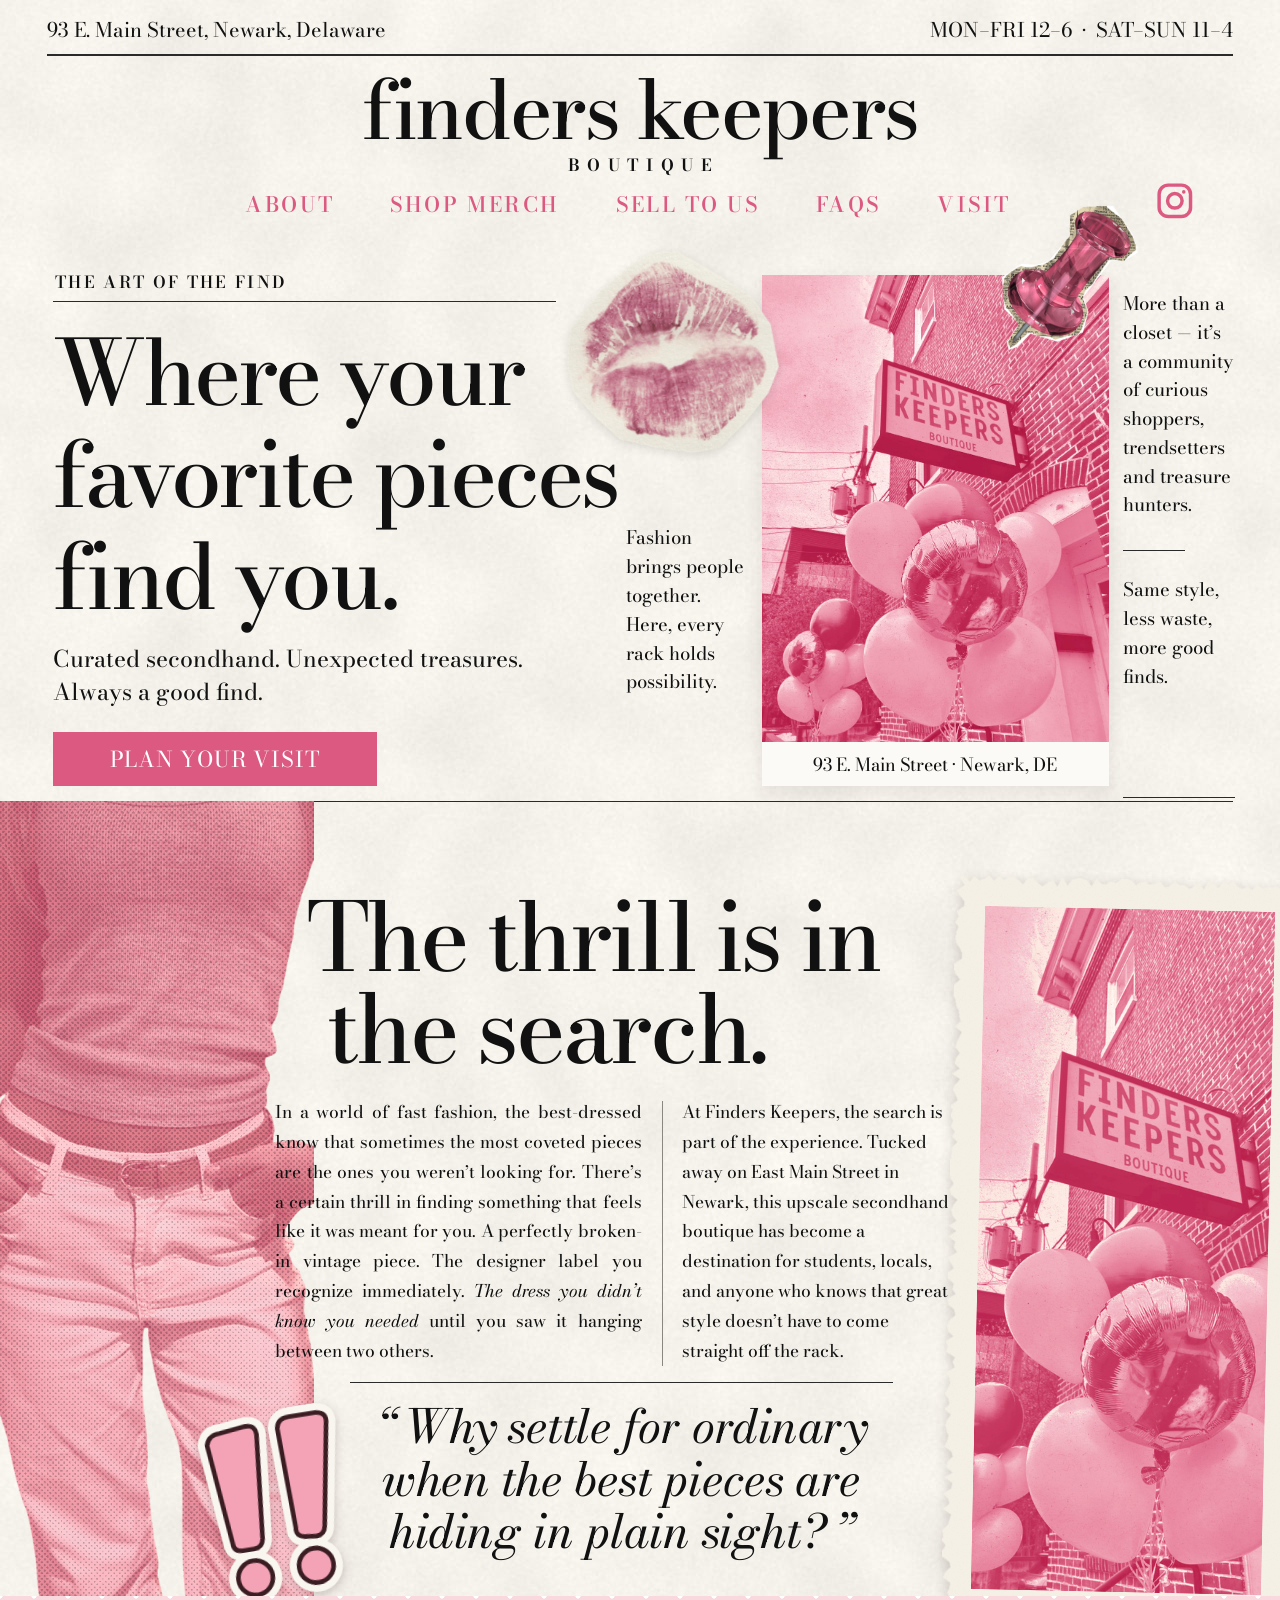
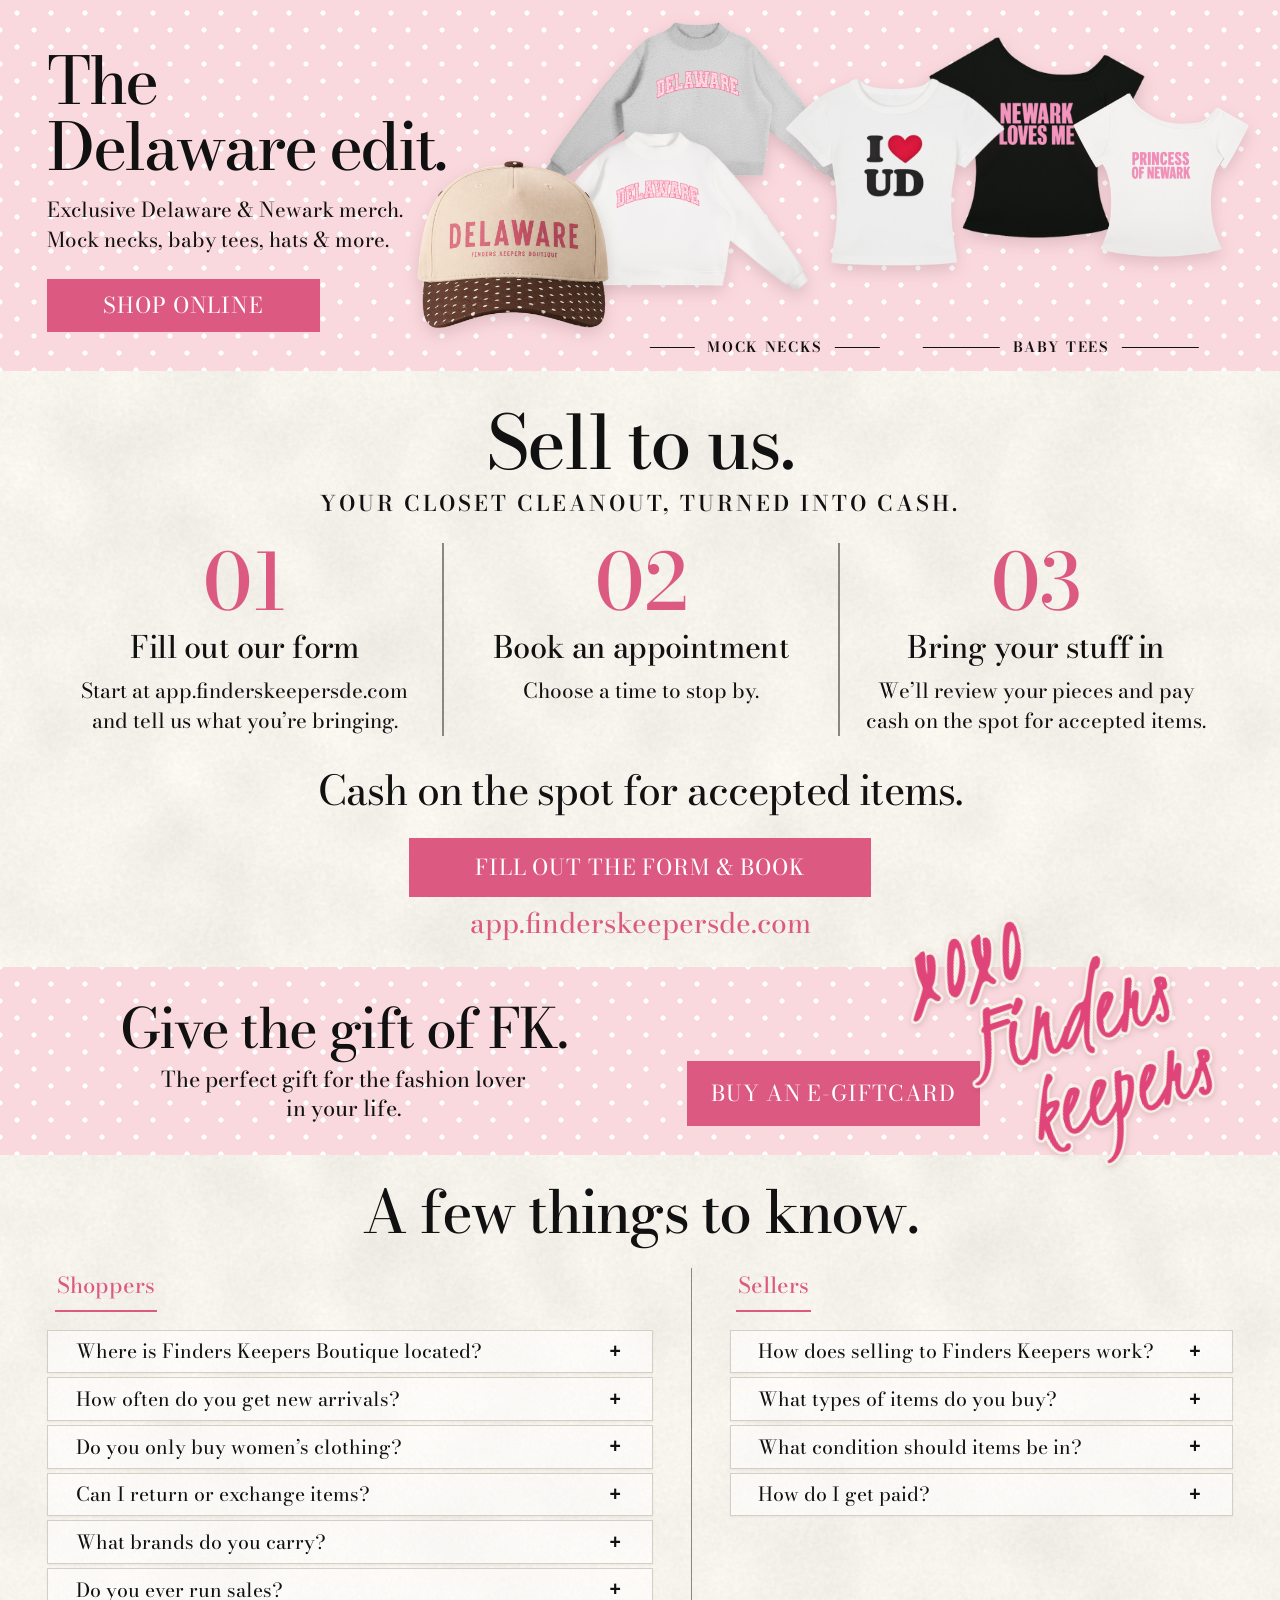
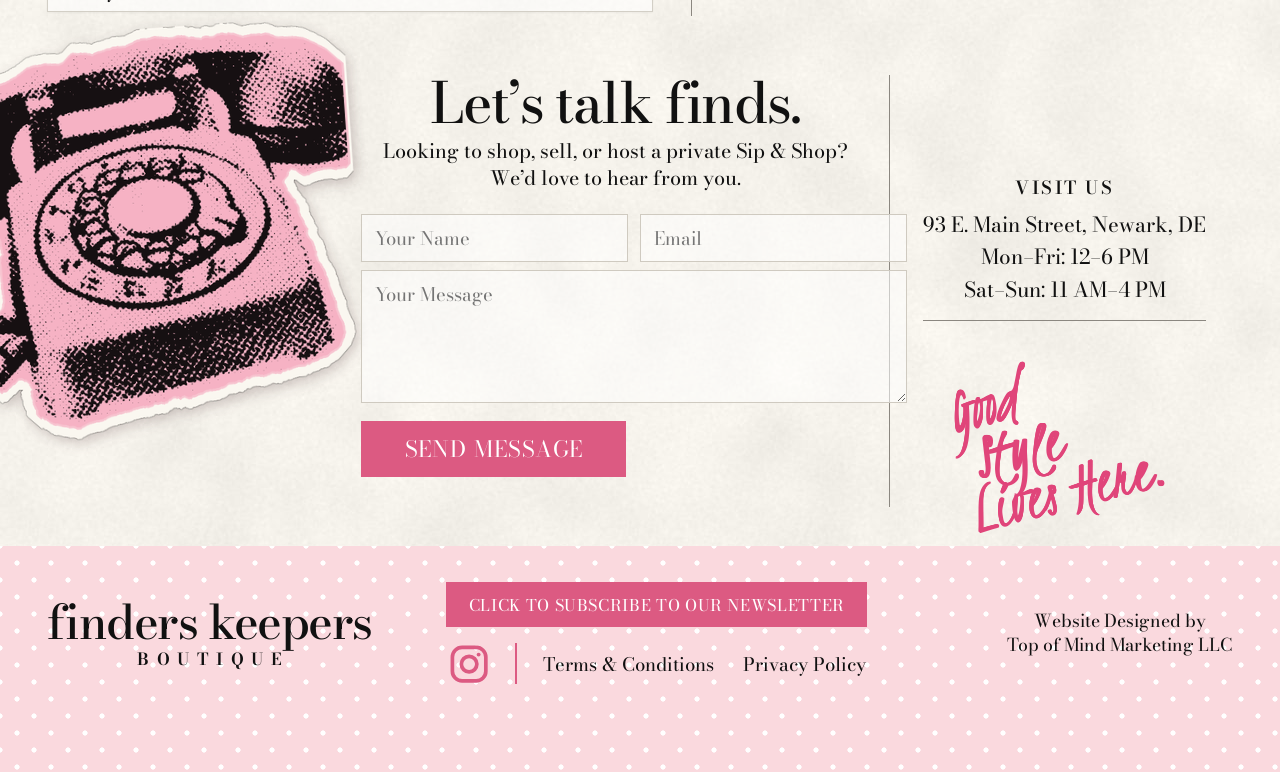
==== index.html @ db9b4a26 "Add files via upload" ====
<!DOCTYPE html>
<html lang="en">
<head>
  <meta charset="UTF-8">
  <meta name="viewport" content="width=device-width, initial-scale=1">
  <title>Finders Keepers Boutique | Newark, DE</title>
  <meta name="description" content="Curated secondhand. Unexpected treasures. An upscale secondhand boutique at 93 E. Main Street, Newark, Delaware. Shop, sell, and find your favorite pieces.">
  <link rel="preload" href="assets/fonts/bodoni-moda-latin-opsz-normal.woff2" as="font" type="font/woff2" crossorigin>
  <link rel="icon" type="image/png" href="assets/img/favicon.png">
  <link rel="apple-touch-icon" href="assets/img/apple-touch-icon.png">
  <meta property="og:title" content="Finders Keepers Boutique | Newark, DE">
  <meta property="og:description" content="Curated secondhand. Unexpected treasures. Always a good find.">
  <meta property="og:image" content="assets/img/storefront-hero.jpg">
  <link rel="stylesheet" href="styles.css">
</head>
<body>

  <!-- ============ HEADER ============ -->
  <header class="site-header" id="top">
    <div class="wrap">
      <div class="topbar">
        <span>93 E. Main Street, Newark, Delaware</span>
        <span>MON&ndash;FRI 12&ndash;6 &nbsp;&bull;&nbsp; SAT&ndash;SUN 11&ndash;4</span>
      </div>

      <a class="logo" href="#top" aria-label="Finders Keepers Boutique home">
        <span class="logo-main">finders keepers</span>
        <span class="logo-sub">BOUTIQUE</span>
      </a>

      <nav class="nav" aria-label="Main">
        <button class="nav-toggle" aria-expanded="false" aria-controls="nav-links">Menu</button>
        <ul id="nav-links">
          <li><a href="#about">About</a></li>
          <li><a href="#shop-merch">Shop Merch</a></li>
          <li><a href="#sell">Sell to Us</a></li>
          <li><a href="#faqs">FAQs</a></li>
          <li><a href="#visit">Visit</a></li>
        </ul>
        <a class="ig nav-ig" href="https://www.instagram.com/finderskeepersde/" target="_blank" rel="noopener" aria-label="Instagram">
          <svg viewBox="0 0 24 24" aria-hidden="true"><rect x="2.5" y="2.5" width="19" height="19" rx="5.5"/><circle cx="12" cy="12" r="4.4"/><circle cx="17.4" cy="6.6" r="1.1" class="fill"/></svg>
        </a>
      </nav>
    </div>
  </header>

  <main>
    <!-- ============ HERO ============ -->
    <section class="hero wrap" aria-label="Welcome">
      <div class="hero-main">
        <p class="kicker">The Art of the Find</p>
        <h1>Where your<br>favorite pieces<br>find you.</h1>
        <p class="hero-sub">Curated secondhand. Unexpected treasures.<br>Always a good find.</p>
        <a class="btn" href="#visit">Plan Your Visit</a>
      </div>

      <div class="hero-mid">
        <img class="lips" src="assets/img/lips.png" alt="" aria-hidden="true">
        <p>Fashion brings people together. Here, every rack holds possibility.</p>
      </div>

      <figure class="hero-photo">
        <div class="hero-photo-frame">
          <img src="assets/img/storefront-hero.jpg" alt="The Finders Keepers sign on East Main Street with pink balloons">
        </div>
        <img class="pushpin" src="assets/img/pushpin.png" alt="" aria-hidden="true">
        <figcaption>93 E. Main Street &bull; Newark, DE</figcaption>
      </figure>

      <aside class="hero-side">
        <p>More than a closet &mdash; it&rsquo;s a community of curious shoppers, trendsetters and treasure hunters.</p>
        <p>Same style, less waste, more good finds.</p>
      </aside>
    </section>

    <!-- ============ ABOUT / THRILL ============ -->
    <section class="thrill" id="about">
      <div class="wrap thrill-rule"></div>
      <img class="thrill-model" src="assets/img/model-halftone.png" alt="A shopper in a pink tank top and pink jeans">
      <svg class="exclaim" viewBox="0 0 120 130" aria-hidden="true">
        <g class="sticker">
          <path d="M14 12 Q16 5 24 5 L42 3 Q50 3 49 11 L42 82 Q41 88 35 88 L27 88 Q21 88 21 82 Z"/>
          <circle cx="33" cy="108" r="12"/>
          <path d="M64 8 Q65 1 73 1 L92 1 Q100 2 98 10 L86 80 Q85 86 79 86 L71 85 Q65 84 66 78 Z"/>
          <circle cx="76" cy="106" r="12"/>
        </g>
        <g class="ink">
          <path d="M14 12 Q16 5 24 5 L42 3 Q50 3 49 11 L42 82 Q41 88 35 88 L27 88 Q21 88 21 82 Z"/>
          <circle cx="33" cy="108" r="12"/>
          <path d="M64 8 Q65 1 73 1 L92 1 Q100 2 98 10 L86 80 Q85 86 79 86 L71 85 Q65 84 66 78 Z"/>
          <circle cx="76" cy="106" r="12"/>
        </g>
      </svg>
      <img class="thrill-photo" src="assets/img/storefront-torn.png" alt="Pink balloons outside Finders Keepers on East Main Street">

      <div class="thrill-content">
        <h2>The thrill is in<br><span class="indent">the search.</span></h2>
        <div class="thrill-cols">
          <p class="justify">In a world of fast fashion, the best-dressed know that sometimes the most coveted pieces are the ones you weren&rsquo;t looking for. There&rsquo;s a certain thrill in finding something that feels like it was meant for you. A perfectly broken-in vintage piece. The designer label you recognize immediately. <em>The dress you didn&rsquo;t know you needed</em> until you saw it hanging between two others.</p>
          <p>At Finders Keepers, the search is part of the experience. Tucked away on East Main Street in Newark, this upscale secondhand boutique has become a destination for students, locals, and anyone who knows that great style doesn&rsquo;t have to come straight off the rack.</p>
        </div>
        <blockquote>&ldquo;&thinsp;Why settle for ordinary<br>when the best pieces are<br>hiding in plain sight?&thinsp;&rdquo;</blockquote>
      </div>
    </section>

    <!-- ============ MERCH ============ -->
    <section class="band dots merch" id="shop-merch">
      <div class="wrap merch-inner">
        <div class="merch-copy">
          <h2>The<br>Delaware edit.</h2>
          <p>Exclusive Delaware &amp; Newark merch.<br>Mock necks, baby tees, hats &amp; more.</p>
          <a class="btn" href="https://finderskeepersde.square.site/?utm_source=ig&amp;utm_medium=social&amp;utm_content=link_in_bio&amp;fbclid=PAcGRvZgJleHRuA2FlbQIxMQBzcnRjBmFwcF9pZA85MzY2MTk3NDMzOTI0NTkAAaciAVp5B5Ybnl_LLQhvvAS3cVVc0ycmhHpT1KCrEfWZmTlXtAYgoqZNGe7cwg_aem_cEmEUNfE30Ruz-nW2mKk2A&amp;utm_id=97760_v0_s00_e0_tv3" target="_blank" rel="noopener">Shop Online</a>
        </div>
        <div class="merch-collage">
          <img class="m-grey" src="assets/img/merch-mockneck-grey.png" alt="Grey Delaware mock neck sweatshirt">
          <img class="m-white" src="assets/img/merch-mockneck-white.png" alt="White Delaware mock neck sweatshirt">
          <img class="m-hat" src="assets/img/merch-hat.png" alt="Delaware Finders Keepers Boutique hat">
          <img class="m-newark" src="assets/img/merch-tee-newark.png" alt="Black Newark Loves Me baby tee">
          <img class="m-ud" src="assets/img/merch-tee-ud.png" alt="White I heart UD baby tee">
          <img class="m-princess" src="assets/img/merch-tee-princess.png" alt="White Princess of Newark baby tee">
          <span class="m-label m-label-necks">Mock Necks</span>
          <span class="m-label m-label-tees">Baby Tees</span>
        </div>
      </div>
    </section>

    <!-- ============ SELL ============ -->
    <section class="sell wrap" id="sell">
      <h2>Sell to us.</h2>
      <p class="caps-sub">Your closet cleanout, turned into cash.</p>
      <ol class="steps">
        <li>
          <span class="num">01</span>
          <h3>Fill out our form</h3>
          <p>Start at app.finderskeepersde.com<br>and tell us what you&rsquo;re bringing.</p>
        </li>
        <li>
          <span class="num">02</span>
          <h3>Book an appointment</h3>
          <p>Choose a time to stop by.</p>
        </li>
        <li>
          <span class="num">03</span>
          <h3>Bring your stuff in</h3>
          <p>We&rsquo;ll review your pieces and pay<br>cash on the spot for accepted items.</p>
        </li>
      </ol>
      <p class="cash">Cash on the spot for accepted items.</p>
      <a class="btn btn-wide" href="https://app.finderskeepersde.com" target="_blank" rel="noopener">Fill Out the Form &amp; Book</a>
      <a class="app-link" href="https://app.finderskeepersde.com" target="_blank" rel="noopener">app.finderskeepersde.com</a>
    </section>

    <!-- ============ GIFT CARD ============ -->
    <section class="band dots gift" aria-label="Gift cards">
      <div class="wrap gift-inner">
        <div class="gift-copy">
          <h2>Give the gift of FK.</h2>
          <p>The perfect gift for the fashion lover<br>in your life.</p>
        </div>
        <a class="btn" href="https://app.squareup.com/gift/MLAWW9TN3JYXD/order" target="_blank" rel="noopener">Buy an E-Giftcard</a>
        <p class="script xoxo" aria-hidden="true"><b class="x">xoxo</b><br><span>Finders</span><br><span>keepers</span></p>
      </div>
    </section>

    <!-- ============ FAQ ============ -->
    <section class="faq wrap" id="faqs">
      <h2>A few things to know.</h2>
      <div class="faq-cols">
        <div class="faq-col" id="faq-shoppers">
          <h3 class="faq-col-label">Shoppers</h3>
          <details>
            <summary>Where is Finders Keepers Boutique located?</summary>
            <p>Finders Keepers is located right off Main Street in Newark, Delaware, on the University of Delaware campus. We&rsquo;re just a 10-minute drive from the Christiana Mall and offer the perk of tax-free shopping in Delaware.</p>
            <p>Our boutique is also a short drive from Pennsylvania, Maryland, and New Jersey, making us an easy stop for shoppers across the region looking for curated secondhand fashion. We&rsquo;re walkable for UD students, convenient for locals, and worth the trip for anyone who loves a good find.</p>
          </details>
          <details>
            <summary>How often do you get new arrivals?</summary>
            <p>New arrivals hit the floor almost every day. Our inventory moves quickly, especially among students and young professionals looking for trendy, affordable fashion in Newark, DE. To catch the best pieces, stop in often or follow our <a href="https://www.instagram.com/finderskeepersde/" target="_blank" rel="noopener">Instagram</a> for real-time drops, restocks, and try-on hauls.</p>
          </details>
          <details>
            <summary>Do you only buy women&rsquo;s clothing?</summary>
            <p>Our main focus is women&rsquo;s and young contemporary fashion, but we do occasionally offer select unisex and men&rsquo;s pieces when they fit our curated style. Our goal is always to stock items our shoppers love &mdash; stylish, high-quality, and in great condition.</p>
          </details>
          <details>
            <summary>Can I return or exchange items?</summary>
            <p>Because we&rsquo;re a small secondhand boutique, all sales are final. We encourage shoppers to try everything on in-store and ask questions before purchasing &mdash; our team is always happy to help you find the perfect fit.</p>
          </details>
          <details>
            <summary>What brands do you carry?</summary>
            <p>We carry a constantly rotating mix of popular mall brands, boutique labels, and higher-end designers. You&rsquo;ll regularly find favorites like Zara, Aritzia, Lululemon, Free People, Princess Polly, H&amp;M Premium, Anthropologie, and more. Because our inventory is secondhand and curated, no two shopping trips are ever the same &mdash; which is part of the fun!</p>
          </details>
          <details>
            <summary>Do you ever run sales?</summary>
            <p>Yes! While our prices are already curated to be affordable, we occasionally run seasonal sales, student specials, clearance racks, and surprise in-store promotions. Follow us on social media or join our email list so you never miss a deal at Finders Keepers.</p>
          </details>
        </div>
        <div class="faq-col" id="faq-sellers">
          <h3 class="faq-col-label">Sellers</h3>
          <details>
            <summary>How does selling to Finders Keepers work?</summary>
            <p>Want to clean out your closet and get paid cash on the spot? Here&rsquo;s how our buying process works:</p>
            <p><strong>Step 1 &mdash; Submit your list</strong><br>Fill out our <a href="https://app.finderskeepersde.com" target="_blank" rel="noopener">selling form</a>. You&rsquo;ll enter your contact info and list every item you&rsquo;d like to sell &mdash; brand, color, description, size, category, and condition. We require a minimum of 15 pieces per appointment.</p>
            <p><strong>Step 2 &mdash; Book your appointment</strong><br>Select an available appointment time directly on the form. Appointments are required &mdash; we do not accept walk-ins for selling. Keep an eye on our Instagram stories for when new appointment slots drop, and follow us so you never miss one!</p>
            <p><strong>Step 3 &mdash; Bring your items in</strong><br>Come to us at 93 East Main Street, Newark DE at your scheduled time. A member of our team will inspect each item in person for condition and style. We do not accept items with stains, rips, or significant damage.</p>
            <p><strong>Step 4 &mdash; Get paid</strong><br>We&rsquo;ll make you a cash offer on the spot for everything we accept. Items we can&rsquo;t take will be returned to you, or you can choose to donate them.</p>
            <p>Fully booked? Check back soon &mdash; we add new appointment slots regularly and announce them first on our Instagram stories. Follow us at <a href="https://www.instagram.com/finderskeepersde/" target="_blank" rel="noopener">@finderskeepersde</a> so you&rsquo;re always first to know!</p>
          </details>
          <details>
            <summary>What types of items do you buy?</summary>
            <p>We buy trendy, seasonal, and high-quality women&rsquo;s clothing, along with select unisex pieces, formalwear, shoes, and accessories. Popular items include denim, dresses, basics, outerwear, activewear, and modern boutique labels. We prioritize currently in-style fashion that appeals to the University of Delaware community and our regional shoppers from the greater Philadelphia area.</p>
          </details>
          <details>
            <summary>What condition should items be in?</summary>
            <p>We look for items in excellent to like-new condition &mdash; clean, odor-free, and free of stains, rips, fading, excessive wear, and pet hair. Clothing should be freshly washed and ready to go straight onto the sales floor. Pieces should feel current, stylish, and something you&rsquo;d be excited to buy yourself at an upscale secondhand boutique.</p>
          </details>
          <details>
            <summary>How do I get paid?</summary>
            <p>You&rsquo;ll receive cash on the spot for any items we accept &mdash; no waiting, no consigning, no follow-up needed.</p>
          </details>
        </div>
      </div>
    </section>

    <!-- ============ CONTACT ============ -->
    <section class="contact" id="visit">
      <img class="phone" src="assets/img/rotary-phone-halftone.png" alt="" aria-hidden="true">
      <div class="wrap contact-inner">
        <div class="contact-main">
          <h2>Let&rsquo;s talk finds.</h2>
          <p class="contact-sub">Looking to shop, sell, or host a private Sip &amp; Shop?<br>We&rsquo;d love to hear from you.</p>
          <!-- TODO(Bianca): replace YOUR_FORM_ID with your Formspree form ID -->
          <form class="contact-form" action="https://formspree.io/f/YOUR_FORM_ID" method="POST">
            <label class="sr-only" for="name">Your Name</label>
            <input id="name" name="name" type="text" placeholder="Your Name" required>
            <label class="sr-only" for="email">Email</label>
            <input id="email" name="email" type="email" placeholder="Email" required>
            <label class="sr-only" for="message">Your Message</label>
            <textarea id="message" name="message" rows="4" placeholder="Your Message" required></textarea>
            <button class="btn" type="submit">Send Message</button>
          </form>
        </div>
        <div class="visit">
          <h3>Visit Us</h3>
          <p>93 E. Main Street, Newark, DE<br>Mon&ndash;Fri: 12&ndash;6 PM<br>Sat&ndash;Sun: 11 AM&ndash;4 PM</p>
          <p class="script good-style" aria-label="Good Style Lives Here.">Good<br>&nbsp;Style<br>Lives Here.</p>
        </div>
      </div>
    </section>
  </main>

  <!-- ============ FOOTER ============ -->
  <footer class="band dots site-footer">
    <div class="wrap footer-inner">
      <a class="logo logo-footer" href="#top">
        <span class="logo-main">finders keepers</span>
        <span class="logo-sub">BOUTIQUE</span>
      </a>
      <div class="footer-mid">
        <a class="btn btn-newsletter" href="https://squareup.com/customer-programs/enroll/yMfu8EYHCi4G?utm_medium=copied-link&amp;utm_source=online&amp;utm_content=link_in_bio&amp;fbclid=PAcGRvZgJleHRuA2FlbQIxMQBzcnRjBmFwcF9pZA85MzY2MTk3NDMzOTI0NTkAAae2qJK3IWtoDiu1Hi84mT0a8LSzI42Fxkb8s0toFJ_7jivlXXLN8RcSJkQnuQ_aem_7HNwLlh6vHoEHiD8mtxjhg" target="_blank" rel="noopener">Click to Subscribe to Our Newsletter</a>
        <div class="footer-links">
        <a class="ig" href="https://www.instagram.com/finderskeepersde/" target="_blank" rel="noopener" aria-label="Instagram">
          <svg viewBox="0 0 24 24" aria-hidden="true"><rect x="2.5" y="2.5" width="19" height="19" rx="5.5"/><circle cx="12" cy="12" r="4.4"/><circle cx="17.4" cy="6.6" r="1.1" class="fill"/></svg>
        </a>
        <span class="vbar" aria-hidden="true"></span>
        <a href="terms.html">Terms &amp; Conditions</a>
        <a href="privacy.html">Privacy Policy</a>
      </div>
      </div>
      <p class="credit">Website Designed by<br><a href="https://www.topofmindmarketing.com" target="_blank" rel="noopener">Top of Mind Marketing LLC</a></p>
    </div>
  </footer>

  <script src="script.js"></script>
</body>
</html>
---- styles.css ----
/* =========================================================
   Finders Keepers Boutique — landing page
   Built to match the approved mockup.
   Sizes scale with the viewport between ~900px and 1400px
   (1px at a 1400px-wide screen = 0.0714vw).
   ========================================================= */

@font-face {
  font-family: "Bodoni Moda";
  src: url("assets/fonts/bodoni-moda-latin-opsz-normal.woff2") format("woff2");
  font-weight: 400 900;
  font-style: normal;
  font-display: swap;
}
@font-face {
  font-family: "Bodoni Moda";
  src: url("assets/fonts/bodoni-moda-latin-opsz-italic.woff2") format("woff2");
  font-weight: 400 900;
  font-style: italic;
  font-display: swap;
}
/* Stand-in for the BRY Douglas script from the brand kit */
@font-face {
  font-family: "Kristi";
  src: url("assets/fonts/kristi.woff2") format("woff2");
  font-display: swap;
}

:root {
  --pink: #dc5a82;         /* buttons, nav, numbers */
  --pink-script: #e0457a;  /* script lettering */
  --pink-band: #fad9de;    /* dotted bands */
  --paper: #f5f2eb;
  --ink: #111;
  --rule: #2a2a2a;
  --line: #cfcac0;
  --serif: "Bodoni Moda", "Didot", "Bodoni 72", Georgia, serif;
  --script: "Kristi", "Brush Script MT", cursive;
  --gutter: clamp(18px, 3.7vw, 52px);
}

*, *::before, *::after { box-sizing: border-box; }
html { scroll-behavior: smooth; overflow-x: clip; }
body {
  margin: 0;
  font-family: var(--serif);
  font-optical-sizing: none;
  font-variation-settings: "opsz" 11;
  font-weight: 430;
  color: var(--ink);
  background: var(--paper) url("assets/img/paper.jpg") repeat;
  -webkit-font-smoothing: antialiased;
  overflow-x: hidden;
}
img { display: block; max-width: 100%; }
a { color: inherit; }
h1, h2, h3 { font-weight: 480; margin: 0; letter-spacing: -0.015em; }
p { margin: 0; }
.sr-only { position: absolute; width: 1px; height: 1px; overflow: hidden; clip: rect(0 0 0 0); white-space: nowrap; }

.wrap { max-width: 1400px; margin: 0 auto; padding: 0 var(--gutter); }

/* ---------- buttons ---------- */
.btn {
  display: inline-block;
  background: var(--pink);
  color: #fff;
  font-family: var(--serif);
  font-size: clamp(15px, 1.7vw, 24px);
  letter-spacing: .04em;
  text-transform: uppercase;
  text-decoration: none;
  white-space: nowrap;
  padding: .5em 1.9em .46em;
  border: 0;
  cursor: pointer;
  transition: background .2s;
}
.btn:hover { background: #c9446d; }

/* ---------- dotted pink bands ---------- */
.dots {
  background-color: var(--pink-band);
  background-image:
    radial-gradient(circle, #fff 2.3px, transparent 2.9px),
    radial-gradient(circle, #fff 2.3px, transparent 2.9px);
  background-size: 34px 34px;
  background-position: 0 0, 17px 17px;
}

/* ---------- script lettering ---------- */
.script {
  font-family: var(--script);
  color: var(--pink-script);
  line-height: .78;
  /* cream "sticker" outline behind the letters */
  -webkit-text-stroke: 7px #f7f2e8;
  paint-order: stroke fill;
  text-shadow: .6px 0 0 var(--pink-script), -.6px 0 0 var(--pink-script), 0 .6px 0 var(--pink-script);
  filter: drop-shadow(0 2px 3px rgba(80, 40, 40, .18));
}

/* ======================= HEADER ======================= */
.topbar {
  display: flex;
  justify-content: space-between;
  gap: 16px;
  font-size: clamp(13px, 1.57vw, 22px);
  padding: 14px 0 9px;
  border-bottom: 2px solid var(--rule);
}
.logo { display: block; text-align: center; text-decoration: none; color: var(--ink); line-height: 1; }
.logo-main {
  display: block;
  font-size: clamp(46px, 6.35vw, 89px);
  font-weight: 500;
  letter-spacing: -0.03em;
  margin-top: 14px;
}
.logo-sub {
  display: block;
  font-size: clamp(11px, 1.3vw, 18px);
  font-weight: 650;
  letter-spacing: .45em;
  margin-top: 6px;
  padding-left: .42em;
}
.nav { position: relative; display: flex; justify-content: center; align-items: center; margin-top: 14px; }
.nav ul { list-style: none; margin: 0 2% 0 0; padding: 0; display: flex; gap: clamp(28px, 4.4vw, 62px); }
.nav ul a {
  color: var(--pink);
  text-decoration: none;
  text-transform: uppercase;
  font-size: clamp(13px, 1.65vw, 23px);
  font-weight: 560;
  letter-spacing: .12em;
}
.nav ul a:hover { text-decoration: underline; text-underline-offset: 5px; }
.nav-toggle { display: none; }
.ig { color: var(--pink); display: inline-flex; }
.ig svg { width: 100%; height: 100%; fill: none; stroke: currentColor; stroke-width: 2.1; }
.ig svg .fill { fill: currentColor; stroke: none; }
.nav-ig { position: absolute; right: 2px; top: 50%; transform: translateY(-58%); width: clamp(26px, 3.1vw, 44px); height: clamp(26px, 3.1vw, 44px); right: 3.2%; }

/* ======================= HERO ======================= */
.hero {
  display: grid;
  grid-template-columns: 47fr 10.5fr 30fr 9.5fr;
  column-gap: 1.2%;
  padding-top: clamp(26px, 2.8vw, 40px);
  padding-bottom: clamp(10px, 1.2vw, 18px);
  align-items: end;
}
.kicker {
  font-size: clamp(12px, 1.3vw, 18px);
  font-weight: 600;
  letter-spacing: .14em;
  text-transform: uppercase;
  padding: 0 0 6px 2px;
  border-bottom: 1px solid var(--rule);
  width: 90%;
  margin-bottom: clamp(14px, 1.6vw, 22px);
}
.hero h1 {
  font-size: clamp(48px, 7.05vw, 99px);
  line-height: 1.13;
  letter-spacing: -0.035em;
  white-space: nowrap;
}
.hero-sub { font-size: clamp(16px, 1.8vw, 25px); line-height: 1.45; margin: clamp(10px, 1.1vw, 16px) 0 clamp(16px, 1.8vw, 26px); }
.hero-main { align-self: start; padding-top: clamp(8px, 1vw, 14px); padding-left: 1%; }
.hero-main .btn { min-width: 58%; text-align: center; }

.hero-mid { position: relative; height: 100%; display: flex; align-items: flex-end; padding-bottom: clamp(60px, 7vw, 100px); }
.hero-mid p { font-size: clamp(13px, 1.45vw, 20px); line-height: 1.55; }
.lips {
  position: absolute;
  width: clamp(130px, 16.5vw, 232px);
  max-width: none;
  top: clamp(-10px, -.4vw, -4px);
  left: -50%;
  z-index: 3;
  transform: rotate(-6deg);
  filter: drop-shadow(0 3px 5px rgba(0,0,0,.12));
}

.hero-photo { position: relative; margin: 0; }
.hero-photo-frame {
  background: #fbfaf6;
  padding: 0 0 0;
  box-shadow: 0 1px 0 #e3ded4, 0 8px 18px rgba(60, 40, 40, .12);
}
.hero-photo-frame img { width: 100%; aspect-ratio: 202 / 272; object-fit: cover; }
.hero-photo figcaption {
  background: #fbfaf6;
  text-align: center;
  font-size: clamp(14px, 1.4vw, 20px);
  padding: .5em 0 .45em;
  box-shadow: 0 8px 14px rgba(60, 40, 40, .08);
}
.pushpin {
  position: absolute;
  width: clamp(80px, 10.5vw, 148px);
  max-width: none;
  top: clamp(-80px, -5.6vw, -46px);
  right: -8%;
  transform: rotate(4deg);
  z-index: 3;
}

.hero-side { margin-right: -2.5%; align-self: stretch; display: flex; flex-direction: column; justify-content: flex-start; padding-top: clamp(20px, 2.6vw, 38px); border-bottom: 1px solid var(--rule); padding-bottom: clamp(24px, 3vw, 44px); margin-bottom: clamp(-14px, -1vw, -8px); }
.hero-side p { font-size: clamp(13px, 1.45vw, 20px); line-height: 1.55; }
.hero-side p + p { margin-top: clamp(22px, 2.4vw, 34px); padding-top: clamp(18px, 2vw, 28px); position: relative; }
.hero-side p + p::before { content: ""; position: absolute; top: 0; left: 0; width: 55%; border-top: 1px solid var(--rule); }

/* ======================= THRILL ======================= */
.thrill { position: relative; min-height: clamp(560px, 60vw, 840px); overflow: hidden; }
.thrill-rule { height: 0; }
.thrill-rule::after { content: ""; display: block; border-top: 1px solid var(--rule); margin-left: 19%; }
.thrill-model {
  position: absolute;
  left: 0; top: 0; bottom: 0;
  width: 24.5%;
  height: 100%;
  object-fit: cover;
  object-position: 40% 42%;
  z-index: 1;
}
.exclaim {
  position: absolute;
  width: clamp(90px, 13.5vw, 190px);
  left: 15.5%;
  bottom: -1%;
  z-index: 3;
  transform: rotate(-9deg);
  filter: drop-shadow(0 4px 5px rgba(60, 30, 30, .22));
  overflow: visible;
}
.exclaim .sticker * { fill: #f9f6ef; stroke: #f9f6ef; stroke-width: 13; stroke-linejoin: round; }
.exclaim .ink * { fill: #f4a3b6; stroke: #3a1d22; stroke-width: 3.2; stroke-linejoin: round; }
.thrill-photo {
  position: absolute;
  right: -3%;
  top: clamp(30px, 4.5vw, 64px);
  width: 30.5%;
  max-width: 440px;
  z-index: 2;
  transform: rotate(1.2deg);
}

.thrill-content {
  position: relative;
  z-index: 2;
  margin-left: 21.5%;
  width: 53%;
  padding-top: clamp(40px, 7vw, 96px);
  padding-bottom: clamp(30px, 3vw, 44px);
}
.thrill h2 {
  font-size: clamp(56px, 7.4vw, 104px);
  line-height: .98;
  letter-spacing: -0.035em;
  margin-left: 4.5%;
}
.thrill h2 .indent { display: inline-block; margin-left: .23em; }
.thrill-cols {
  display: grid;
  grid-template-columns: 54fr 40fr;
  column-gap: 6%;
  margin-top: clamp(14px, 1.6vw, 22px);
  position: relative;
}
.thrill-cols::before { content: ""; position: absolute; left: 57%; top: 4px; bottom: 0; border-left: 1px solid #8a8680; }
.thrill-cols p { font-size: clamp(13px, 1.36vw, 19px); line-height: 1.72; }
.thrill-cols .justify { text-align: justify; hyphens: auto; }
.thrill blockquote {
  margin: clamp(10px, 1.2vw, 18px) 0 0 11%;
  padding-top: clamp(12px, 1.4vw, 20px);
  border-top: 1px solid var(--rule);
  width: 80%;
  white-space: nowrap;
  font-style: italic;
  font-size: clamp(26px, 3.65vw, 51px);
  line-height: 1.12;
  text-align: center;
  letter-spacing: -0.01em;
}

/* ======================= MERCH ======================= */
.merch { padding: 0; position: relative; z-index: 3; }
.merch-inner { display: grid; grid-template-columns: 31.5% 1fr; column-gap: 1%; align-items: center; }
.merch h2 { font-size: clamp(40px, 5.1vw, 72px); line-height: 1.02; letter-spacing: -0.04em; white-space: nowrap; }
.merch-copy p { font-size: clamp(14px, 1.6vw, 22px); line-height: 1.45; margin: clamp(10px, 1.1vw, 16px) 0 clamp(18px, 1.9vw, 26px); }
.merch-copy .btn { padding-left: 1.75em; padding-right: 1.75em; min-width: 73%; text-align: center; }
.merch-copy { padding: clamp(20px, 2.4vw, 34px) 0; align-self: center; margin-top: clamp(4px, 1vw, 14px); }
.merch-collage { position: relative; aspect-ratio: 920 / 432; align-self: stretch; }
.merch-collage img { position: absolute; filter: drop-shadow(0 6px 8px rgba(80, 40, 50, .16)); }
.m-grey     { left: 14%;   top: 7%;  width: 38%; z-index: 1; }
.m-white    { left: 9%;    top: 36%; width: 38%; z-index: 2; }
.m-hat      { left: -2%;   top: 44%; width: 24%; z-index: 3; }
.m-newark   { left: 62%;   top: 11%; width: 27%; z-index: 1; }
.m-ud       { left: 44%;   top: 22%; width: 27.5%; z-index: 2; }
.m-princess { left: 80%;   top: 26%; width: 22%; z-index: 2; }
.m-label {
  position: absolute;
  bottom: 3.5%;
  transform: translateX(-50%);
  display: flex; align-items: center; gap: .9em;
  font-size: clamp(10px, 1.1vw, 15px);
  font-weight: 650;
  letter-spacing: .12em;
  text-transform: uppercase;
  white-space: nowrap;
}
.m-label::before, .m-label::after { content: ""; width: 3.2em; border-top: 1.5px solid var(--ink); }
.m-label-necks { left: 41.5%; }
.m-label-tees  { left: 78.5%; }
.m-label-tees::before, .m-label-tees::after { width: 5.5em; }

/* ======================= SELL ======================= */
.sell { text-align: center; padding-top: clamp(28px, 2.6vw, 38px); padding-bottom: clamp(20px, 1.8vw, 26px); }
.sell h2 { font-size: clamp(50px, 5.8vw, 82px); line-height: 1; letter-spacing: -0.03em; }
.caps-sub { font-size: clamp(13px, 1.68vw, 23.5px); font-weight: 600; letter-spacing: .14em; text-transform: uppercase; margin-top: 8px; }
.steps { list-style: none; padding: 0; margin: clamp(16px, 1.8vw, 26px) auto 0; display: grid; grid-template-columns: repeat(3, 1fr); max-width: 1340px; }
.steps li { padding: 0 1%; }
.steps li + li { border-left: 2px solid #8b8780; }
.steps .num { display: block; color: var(--pink); font-size: clamp(50px, 6.1vw, 86px); line-height: 1; font-weight: 500; }
.steps h3 { font-size: clamp(22px, 2.4vw, 34px); margin: 2px 0 6px; letter-spacing: -0.02em; }
.steps p { font-size: clamp(14px, 1.62vw, 22.5px); line-height: 1.45; }
.cash { font-size: clamp(28px, 3.2vw, 45px); letter-spacing: -0.02em; margin: clamp(16px, 1.8vw, 26px) 0 clamp(12px, 1.3vw, 18px); }
.btn-wide { min-width: min(100%, 39%); padding-top: .62em; padding-bottom: .58em; }
.app-link { display: block; color: var(--pink); text-decoration: none; font-size: clamp(19px, 2.2vw, 31px); margin-top: 4px; }

/* ======================= GIFT ======================= */
.gift { position: relative; z-index: 2; }
.gift-inner { position: relative; display: flex; align-items: center; min-height: clamp(150px, 14.7vw, 206px); }
.gift-copy { width: 45%; text-align: center; padding-left: 5%; }
.gift h2 { font-size: clamp(38px, 4.3vw, 60px); letter-spacing: -0.03em; line-height: 1.1; }
.gift-copy p { font-size: clamp(15px, 1.7vw, 24px); line-height: 1.35; margin-top: 6px; }
.gift .btn { margin-left: 9%; margin-top: 5.5%; padding: .75em 1.1em .72em; }
.xoxo {
  position: absolute;
  right: 0;
  top: clamp(-50px, -3.6vw, -28px);
  font-size: clamp(60px, 8.2vw, 115px);
  transform: rotate(-17deg);
  transform-origin: left top;
  margin: 0;
  pointer-events: none;
  width: 30%;
}
.xoxo .x { font-size: 1.25em; letter-spacing: .02em; font-weight: 400; }
.xoxo span:first-of-type { margin-left: .35em; }
.xoxo span:last-of-type { margin-left: .7em; }

/* ======================= FAQ ======================= */
.faq { padding-top: clamp(22px, 2.2vw, 32px); padding-bottom: clamp(24px, 2.6vw, 36px); }
.faq h2 { text-align: center; font-size: clamp(40px, 4.6vw, 64px); letter-spacing: -0.03em; line-height: 1; }
.faq-cols { display: grid; grid-template-columns: 1fr 1px 0.83fr; column-gap: 3.2%; margin-top: clamp(18px, 2vw, 28px); align-items: start; }
.faq-cols::before { content: ""; grid-column: 2; grid-row: 1; align-self: stretch; background: #8b8780; }
#faq-shoppers { grid-column: 1; grid-row: 1; }
#faq-sellers  { grid-column: 3; grid-row: 1; }
.faq-col-label {
  display: inline-block;
  font-size: clamp(16px, 1.72vw, 24px);
  font-weight: 480;
  letter-spacing: 0;
  color: var(--pink);
  border-bottom: 2px solid var(--pink);
  padding: 0 .1em 8px;
  margin: 0 0 clamp(12px, 1.4vw, 20px) 1.2%;
}
.faq details {
  background: rgba(255, 255, 255, .6);
  border: 1px solid #d3cfc6;
  box-shadow: 0 1px 2px rgba(0,0,0,.05);
  margin-bottom: 4px;
}
.faq summary {
  list-style: none;
  cursor: pointer;
  display: flex; justify-content: space-between; align-items: center;
  font-size: clamp(14px, 1.52vw, 21px);
  padding: .3em 1.6em .3em 1.4em;
}
.faq summary::-webkit-details-marker { display: none; }
.faq summary::after { content: "+"; font-family: Arial, sans-serif; font-size: 1em; font-weight: 700; color: #111; margin-left: 1em; }
.faq details[open] summary::after { content: "\2212"; }
.faq details p { padding: 0 1.8em 1em 1.6em; font-size: clamp(14px, 1.3vw, 18px); line-height: 1.5; }
.faq details p strong { font-weight: 650; }
.faq details a { color: var(--pink); }

/* ======================= CONTACT ======================= */
.contact { position: relative; padding: clamp(16px, 2vw, 28px) 0 clamp(26px, 3vw, 42px); }
.phone {
  position: absolute;
  left: -2%;
  top: clamp(-40px, -2.4vw, -20px);
  width: 31%;
  max-width: 440px;
  transform: rotate(-4deg);
  z-index: 1;
}
.contact-inner { position: relative; z-index: 2; display: grid; grid-template-columns: 26.5% 44.5% 1px 1fr; column-gap: 0; }
.contact-main { grid-column: 2; padding-right: 1.5vw; }
.contact-inner::before { content: ""; grid-column: 3; grid-row: 1; background: #8b8780; margin-top: 44%; }
.contact h2 { text-align: center; font-size: clamp(40px, 4.4vw, 62px); letter-spacing: -0.03em; line-height: 1.05; }
.contact-sub { text-align: center; font-size: clamp(15px, 1.55vw, 22px); line-height: 1.4; margin: 4px 0 clamp(14px, 1.6vw, 22px); }
.contact-form { display: grid; grid-template-columns: 1fr 1fr; gap: 8px 12px; }
.contact-form input, .contact-form textarea {
  font-family: var(--serif);
  font-size: clamp(14px, 1.45vw, 20px);
  padding: .5em .7em;
  border: 1px solid #cfcac0;
  background: rgba(255, 255, 255, .55);
  color: var(--ink);
  border-radius: 0;
}
.contact-form textarea { grid-column: 1 / -1; min-height: clamp(90px, 9.3vw, 130px); resize: vertical; }
.contact-form input:focus, .contact-form textarea:focus { outline: 2px solid var(--pink); outline-offset: -1px; }
.contact-form .btn { grid-column: 1 / -1; justify-self: start; margin-top: 10px; font-size: clamp(16px, 1.75vw, 24.5px); padding: .52em 1.1em .5em; min-width: clamp(200px, 20.7vw, 290px); }
.form-status { grid-column: 1 / -1; font-size: 16px; }

.visit { grid-column: 4; text-align: center; padding-top: clamp(64px, 7.8vw, 110px); padding-left: 2%; }
.visit h3 { font-size: clamp(14px, 1.4vw, 19px); font-weight: 600; letter-spacing: .14em; text-transform: uppercase; }
.visit p:first-of-type { font-size: clamp(14px, 1.62vw, 22.5px); line-height: 1.55; margin-top: 8px; padding-bottom: clamp(10px, 1.1vw, 16px); border-bottom: 1px solid #8b8780; display: inline-block; }
.good-style {
  font-size: clamp(48px, 5.4vw, 76px);
  line-height: .74;
  text-align: left;
  transform: rotate(-14deg);
  margin: clamp(24px, 2.6vw, 36px) 0 0 18%;
  -webkit-text-stroke: 0;
  filter: none;
}

/* ======================= FOOTER ======================= */
.site-footer { padding: clamp(30px, 2.8vw, 40px) 0 clamp(60px, 6.8vw, 96px); }
.footer-inner { display: grid; grid-template-columns: 1fr auto 1fr; align-items: center; column-gap: 20px; }
.logo-footer { justify-self: start; }
.logo-footer .logo-main { font-size: clamp(32px, 3.7vw, 52px); margin-top: 0; }
.logo-footer .logo-sub { font-size: clamp(11px, 1.3vw, 18px); margin-top: 5px; }
.footer-mid { display: flex; flex-direction: column; align-items: center; gap: clamp(12px, 1.2vw, 18px); padding-left: 8%; }
.btn-newsletter { font-size: clamp(13px, 1.25vw, 17px); padding: .7em 1.4em .66em; }
.footer-links { display: flex; align-items: center; gap: clamp(16px, 2.3vw, 32px); font-size: clamp(14px, 1.45vw, 20px); white-space: nowrap; }
.footer-links a:not(.ig) { text-decoration: none; }
.footer-links a:not(.ig):hover { text-decoration: underline; }
.footer-links .ig { flex-shrink: 0; width: clamp(28px, 3.3vw, 46px); height: clamp(28px, 3.3vw, 46px); }
.vbar { flex-shrink: 0; width: 2px; height: clamp(30px, 3.2vw, 46px); background: var(--pink); margin: 0 -4px; }
.credit a { text-decoration: none; }
.credit a:hover { text-decoration: underline; }
.credit { justify-self: end; text-align: center; font-size: clamp(12px, 1.38vw, 19px); line-height: 1.4; }

/* ======================= TABLET ======================= */
@media (max-width: 1000px) {
  .hero { grid-template-columns: 1fr 1fr; row-gap: 36px; }
  .hero-main { grid-column: 1 / -1; }
  .hero-mid { padding-bottom: 20px; }
  .lips { position: static; margin-bottom: 20px; }
  .hero-side { grid-column: 1 / -1; border-bottom: 0; flex-direction: row; gap: 30px; padding-top: 0; }
  .hero-side p + p { margin-top: 0; padding-top: 0; }
  .hero-side p + p::before { display: none; }
  .hero-mid { order: 3; }
  .hero-photo { grid-column: 2; grid-row: 2; }
  .hero-mid { grid-column: 1; grid-row: 2; }

  .thrill { min-height: 0; padding-bottom: 20px; }
  .thrill-model { width: 30%; opacity: .35; }
  .thrill-content { margin-left: 5%; width: 90%; }
  .thrill-photo { position: relative; width: 60%; max-width: 360px; margin: 10px auto 0; right: auto; top: auto; }
  .exclaim { left: 4%; bottom: auto; top: 58%; }

  .merch-inner { grid-template-columns: 1fr; row-gap: 24px; }
  .gift-inner { flex-direction: column; padding: 30px 0 110px; }
  .gift-copy { width: 100%; padding: 0; }
  .gift .btn { margin: 18px 0 0; }
  .xoxo { top: auto; bottom: 0; right: 8%; width: auto; font-size: 64px; transform: rotate(-10deg); }
  .xoxo br { display: none; }
  .xoxo span { margin-left: .2em !important; }

  .contact-inner { grid-template-columns: 1fr; row-gap: 30px; }
  .contact-main, .visit { grid-column: 1; }
  .contact-inner::before { display: none; }
  .phone { position: relative; width: 45%; left: 0; top: 0; margin: 0 auto 10px; }
  .visit { padding-top: 0; }
  .good-style { margin: 30px auto 0; text-align: center; transform: rotate(-10deg); }
}

/* ======================= TABLET + MOBILE (single column) ======================= */
@media (max-width: 1000px) {
  .hero, .sell, .faq { max-width: 720px; }
  .thrill-content { max-width: 680px; margin-left: auto !important; margin-right: auto; }
  .contact-inner { max-width: 720px; }
  .hero-photo { max-width: 420px; margin-left: auto !important; margin-right: auto !important; }
  .thrill-photo { max-width: 380px; }
  .phone { max-width: 320px; }
  .merch-inner { max-width: 760px; }
  .topbar { flex-direction: column; align-items: center; gap: 2px; text-align: center; }
  .nav { flex-direction: column; }
  .nav-toggle {
    display: block; margin: 0 auto;
    background: none; border: 1px solid var(--pink); color: var(--pink);
    font-family: var(--serif); letter-spacing: .14em; text-transform: uppercase;
    font-size: 14px; padding: 8px 20px; cursor: pointer;
  }
  .nav ul { display: none; flex-direction: column; align-items: center; gap: 14px; padding: 16px 0 6px; }
  .nav ul.open { display: flex; }
  .nav-ig { top: 20px; transform: none; }

  .hero { grid-template-columns: 1fr; }
  .hero-main, .hero-mid, .hero-photo, .hero-side { grid-column: 1; grid-row: auto; }
  .hero-main .btn { min-width: 0; }
  .hero-mid { display: block; padding-bottom: 0; }
  .lips { width: 110px; float: left; margin: 0 16px 0 0; }
  .hero-mid p { font-size: 17px; padding-top: 18px; }
  .hero-photo { margin: 30px 8% 0; }
  .pushpin { width: 80px; top: -38px; right: -18px; }
  .hero-side { flex-direction: column; gap: 14px; }
  .hero-side p { font-size: 17px; }

  .thrill-model { display: none; }
  .thrill-rule::after { margin-left: 0; }
  .thrill h2 { margin-left: 0; }
  .thrill-cols { grid-template-columns: 1fr; row-gap: 16px; }
  .thrill-cols::before { display: none; }
  .thrill-cols p { font-size: 16px; }
  .thrill blockquote { margin-left: 0; width: 100%; padding-left: 70px; text-align: left; white-space: normal; }
  .hero h1, .merch h2 { white-space: normal; }
  .exclaim { width: 62px; left: 5%; top: auto; bottom: 60px; }
  .thrill-photo { width: 80%; }

  .merch-collage { aspect-ratio: 920 / 520; }
  .m-label { bottom: 2%; font-size: 9px; }
  .m-label::before, .m-label::after { width: 1.6em !important; }

  .steps { grid-template-columns: 1fr; row-gap: 22px; }
  .steps li + li { border-left: 0; border-top: 1px solid #8b8780; padding-top: 18px; }
  .btn-wide { min-width: 0; }

  .faq-cols { grid-template-columns: 1fr; }
  .faq-cols::before { display: none; }
  .hero .wrap, .wrap.hero { margin-left: auto; margin-right: auto; }
  #faq-shoppers, #faq-sellers { grid-column: 1; grid-row: auto; margin-top: 0; }
  #faq-sellers { margin-top: 30px; }
  .faq summary { font-size: 16px; padding: .7em 1em; }

  .contact-form { grid-template-columns: 1fr; }
  .contact-form textarea { grid-column: 1; }
  .phone { width: 70%; }

  .footer-inner { grid-template-columns: 1fr; row-gap: 20px; justify-items: center; }
  .logo-footer, .credit { justify-self: center; }
  .footer-mid { padding-left: 0; }
  .btn-newsletter { white-space: normal; text-align: center; }
  .footer-links { flex-wrap: wrap; justify-content: center; }
}

/* ======================= POLICY PAGES ======================= */
.legal { max-width: 860px; padding-top: clamp(28px, 3vw, 44px); padding-bottom: clamp(50px, 6vw, 90px); }
.legal-kicker { width: auto; display: inline-block; border-bottom: 0; }
.legal-kicker a { color: var(--pink); text-decoration: none; }
.legal-kicker a:hover { text-decoration: underline; }
.legal h1 { font-size: clamp(40px, 5vw, 70px); letter-spacing: -0.03em; line-height: 1.05; margin: 0 0 clamp(18px, 2vw, 28px); border-bottom: 1px solid var(--rule); padding-bottom: clamp(14px, 1.6vw, 22px); }
.legal-body { font-size: clamp(16px, 1.3vw, 18px); line-height: 1.7; }
.legal-body h2 { font-size: clamp(24px, 2.3vw, 32px); letter-spacing: -0.02em; margin: 1.6em 0 .4em; }
.legal-body p { margin: 0 0 .9em; }
.legal-body ul { margin: 0 0 1em; padding-left: 1.3em; }
.legal-body li { margin-bottom: .35em; }
.legal-body li::marker { color: var(--pink); }
.legal-body a { color: var(--pink); overflow-wrap: anywhere; }
.footer-links a[aria-current="page"] { text-decoration: underline; }
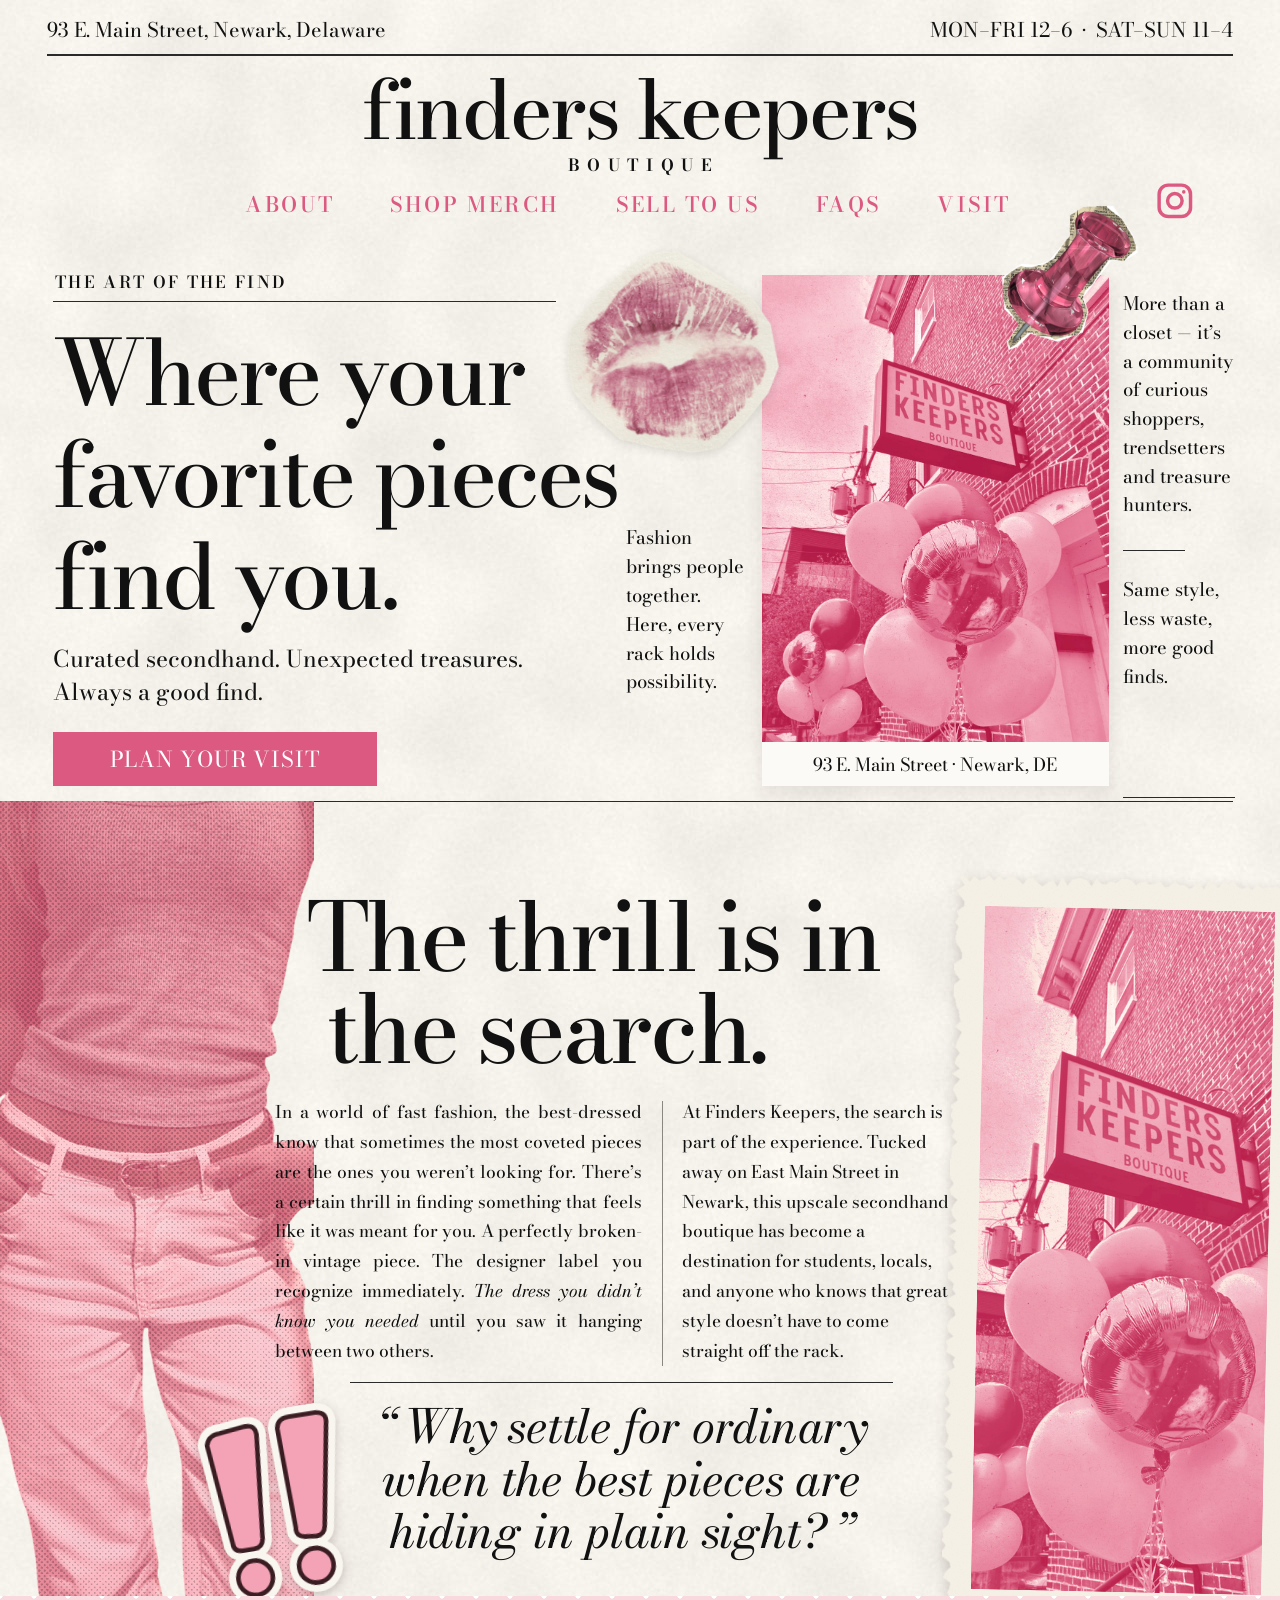
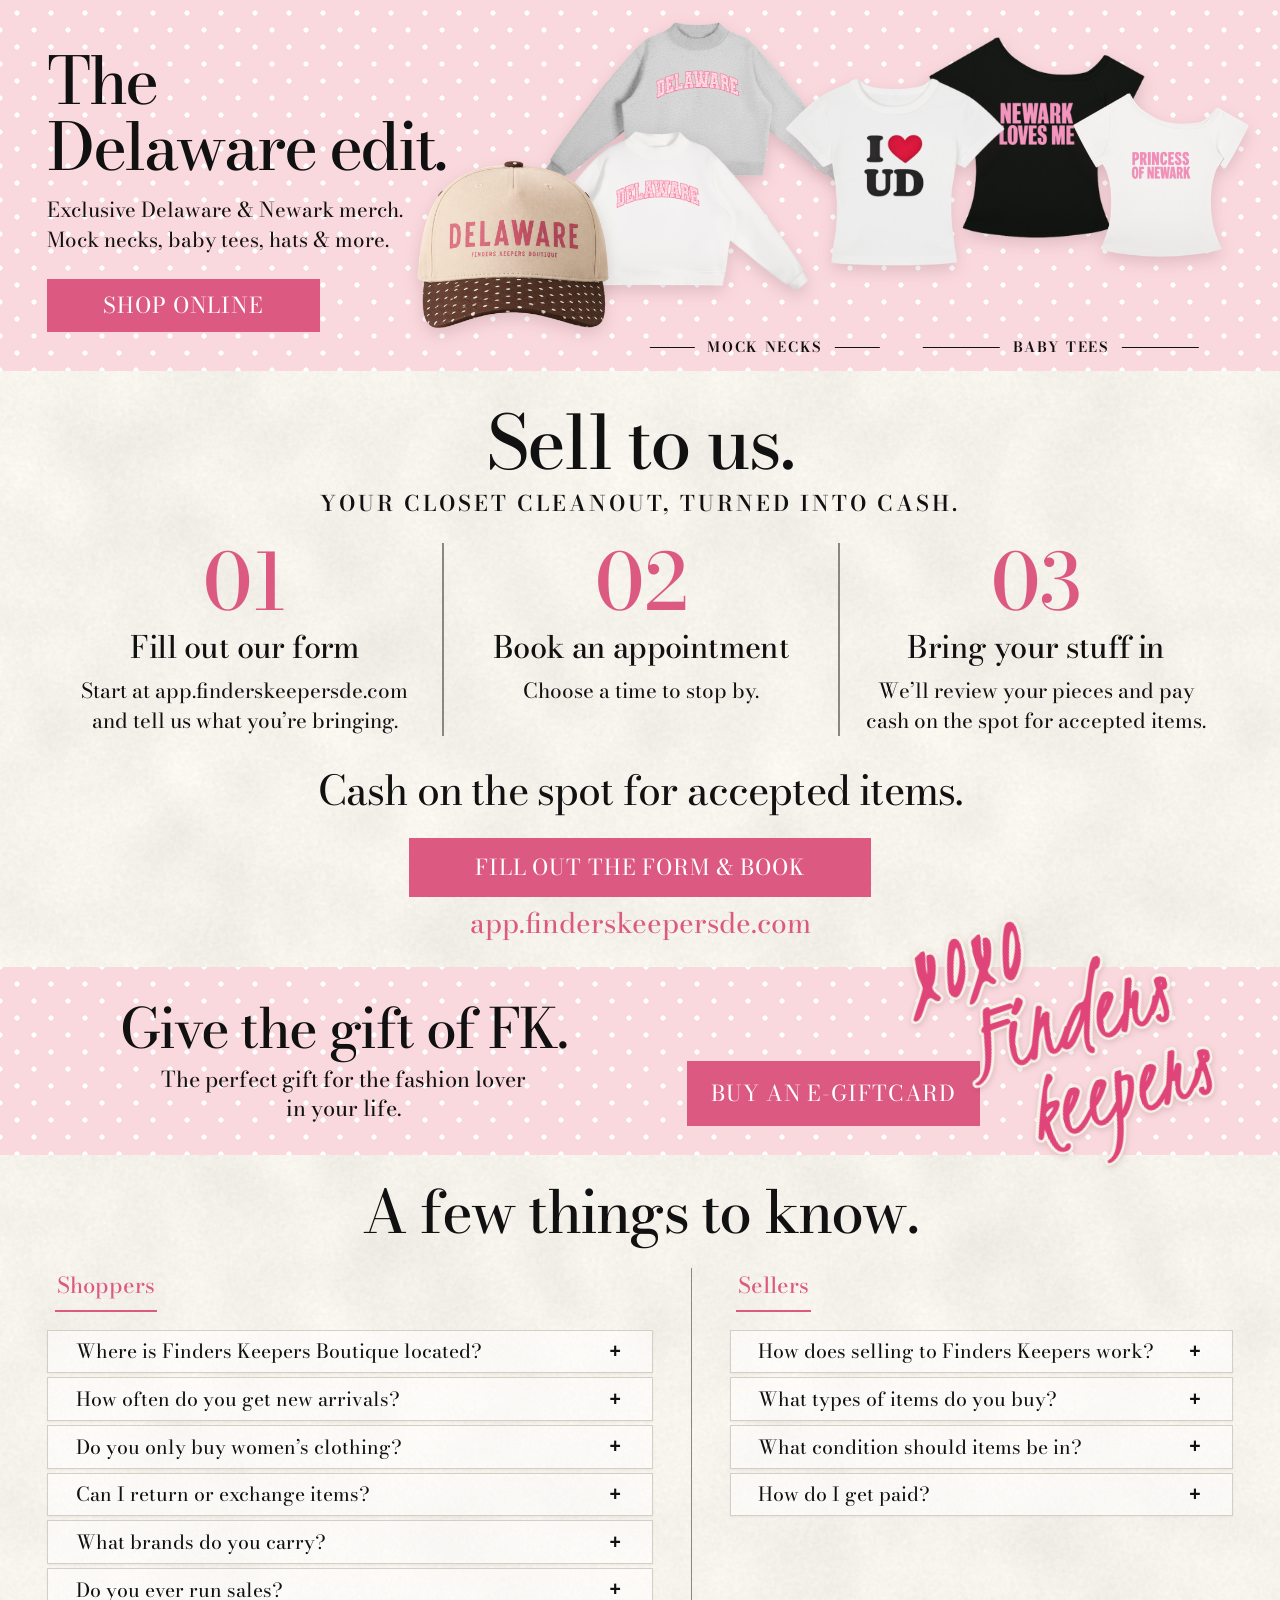
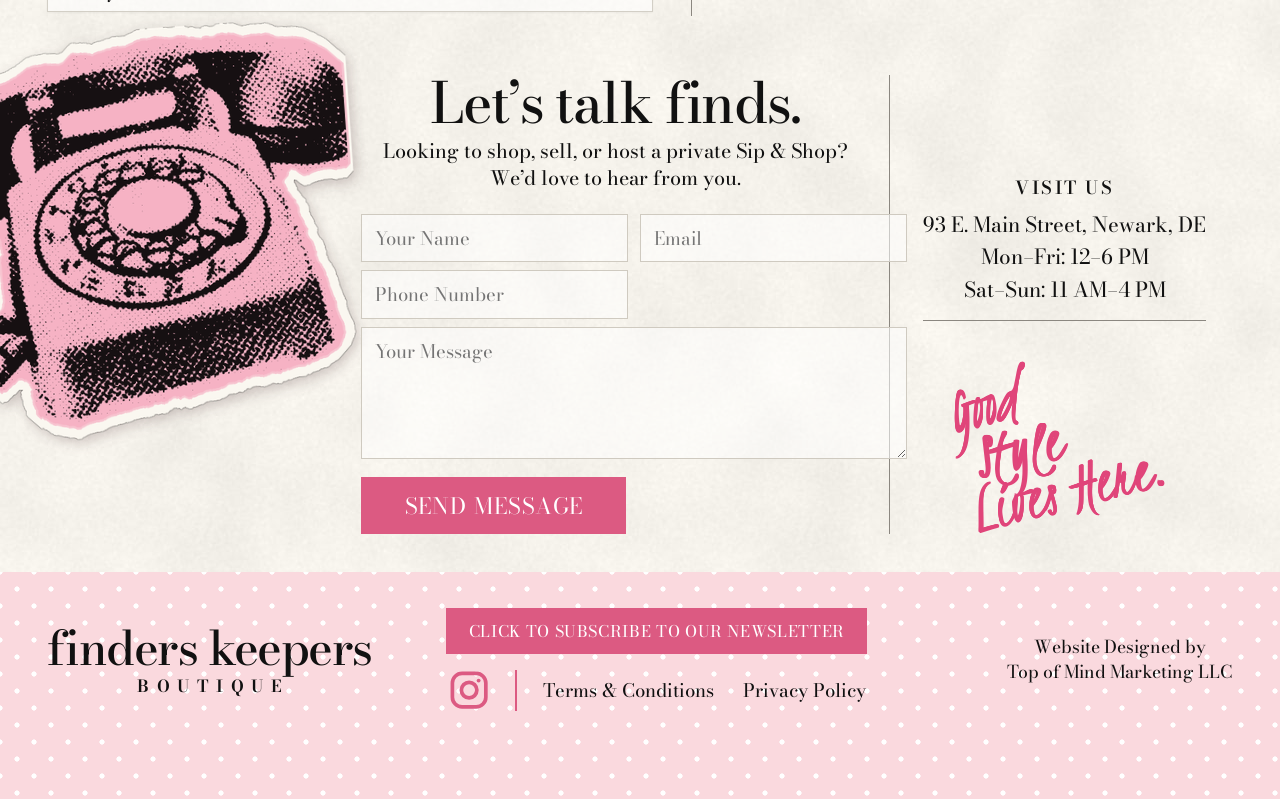
==== commit 0c775a78: "Add phone number field to contact form" ====
--- a/index.html
+++ b/index.html
@@ -228,12 +228,13 @@
         <div class="contact-main">
           <h2>Let&rsquo;s talk finds.</h2>
           <p class="contact-sub">Looking to shop, sell, or host a private Sip &amp; Shop?<br>We&rsquo;d love to hear from you.</p>
-          <!-- TODO(Bianca): replace YOUR_FORM_ID with your Formspree form ID -->
-          <form class="contact-form" action="https://formspree.io/f/YOUR_FORM_ID" method="POST">
+          <form class="contact-form" action="https://formspree.io/f/mljdbobq" method="POST">
             <label class="sr-only" for="name">Your Name</label>
             <input id="name" name="name" type="text" placeholder="Your Name" required>
             <label class="sr-only" for="email">Email</label>
             <input id="email" name="email" type="email" placeholder="Email" required>
+            <label class="sr-only" for="phone">Phone Number</label>
+            <input id="phone" name="phone" type="tel" placeholder="Phone Number" autocomplete="tel" required>
             <label class="sr-only" for="message">Your Message</label>
             <textarea id="message" name="message" rows="4" placeholder="Your Message" required></textarea>
             <button class="btn" type="submit">Send Message</button>
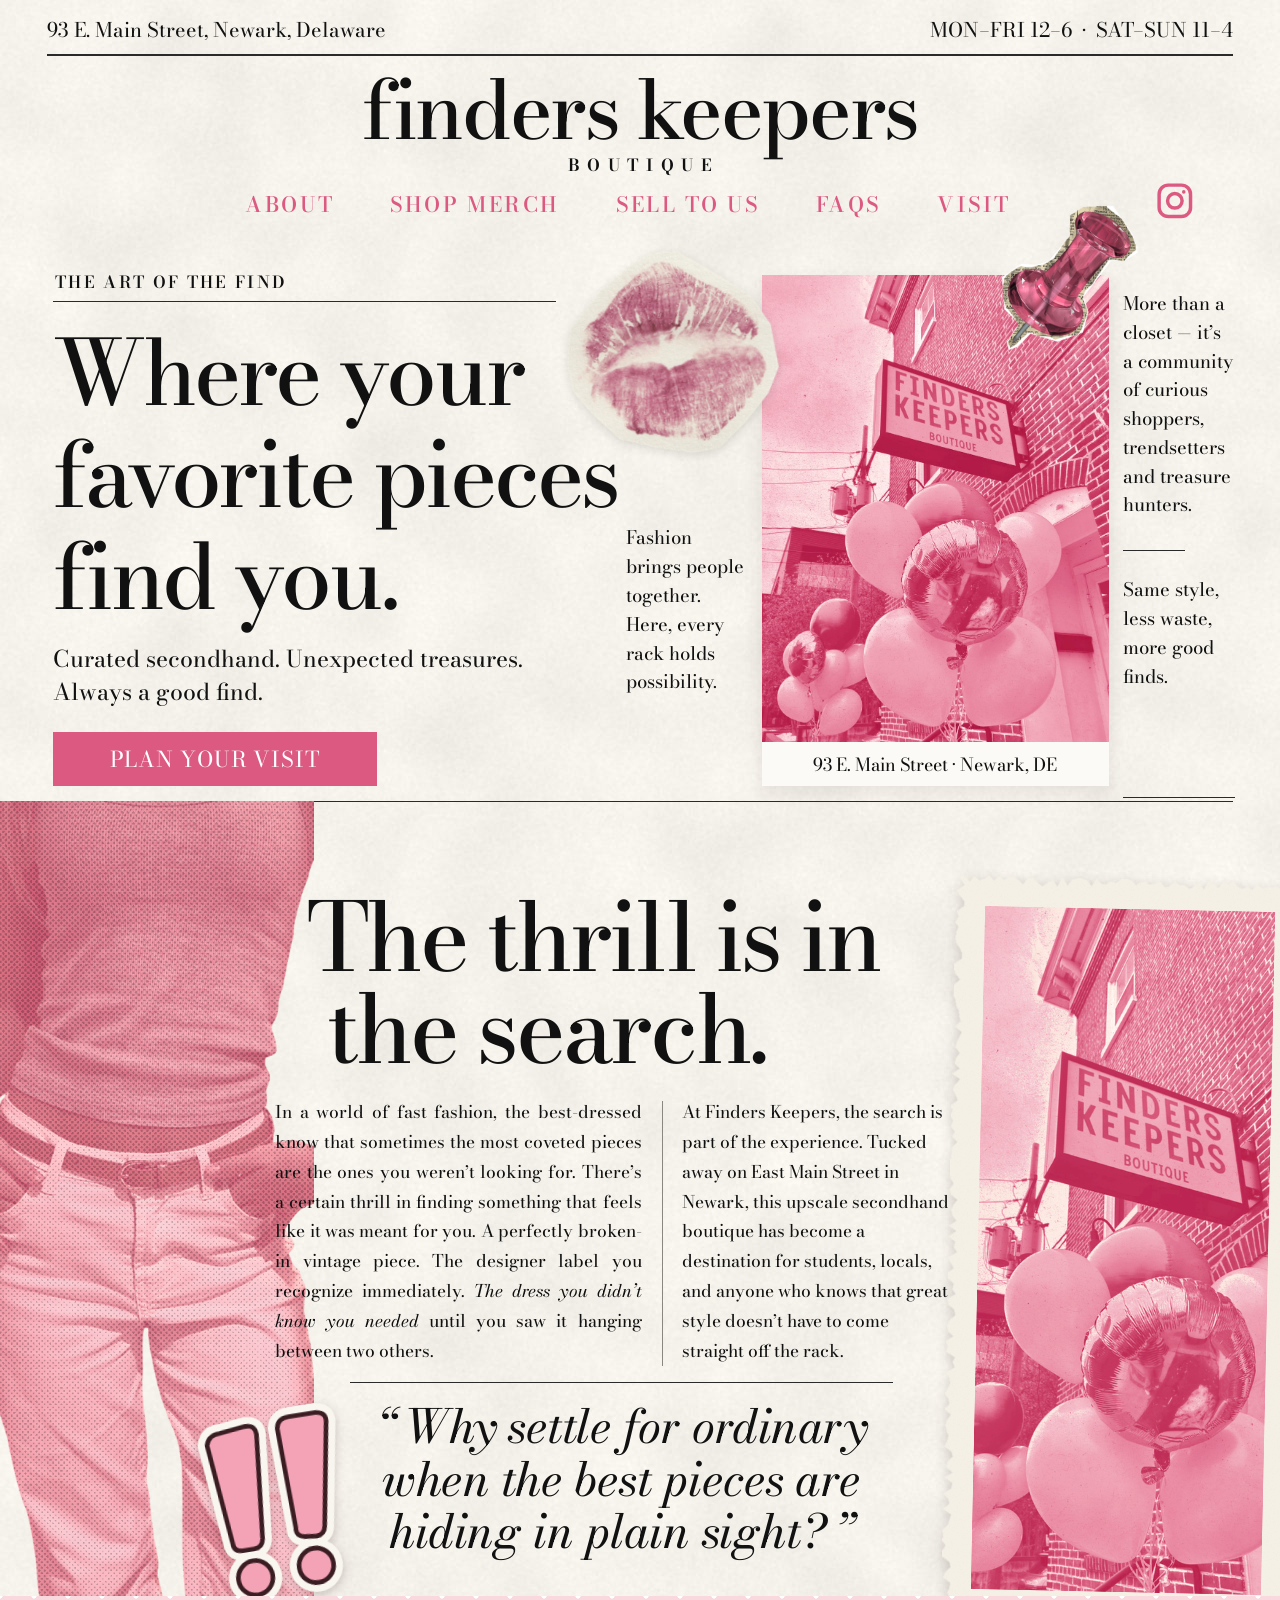
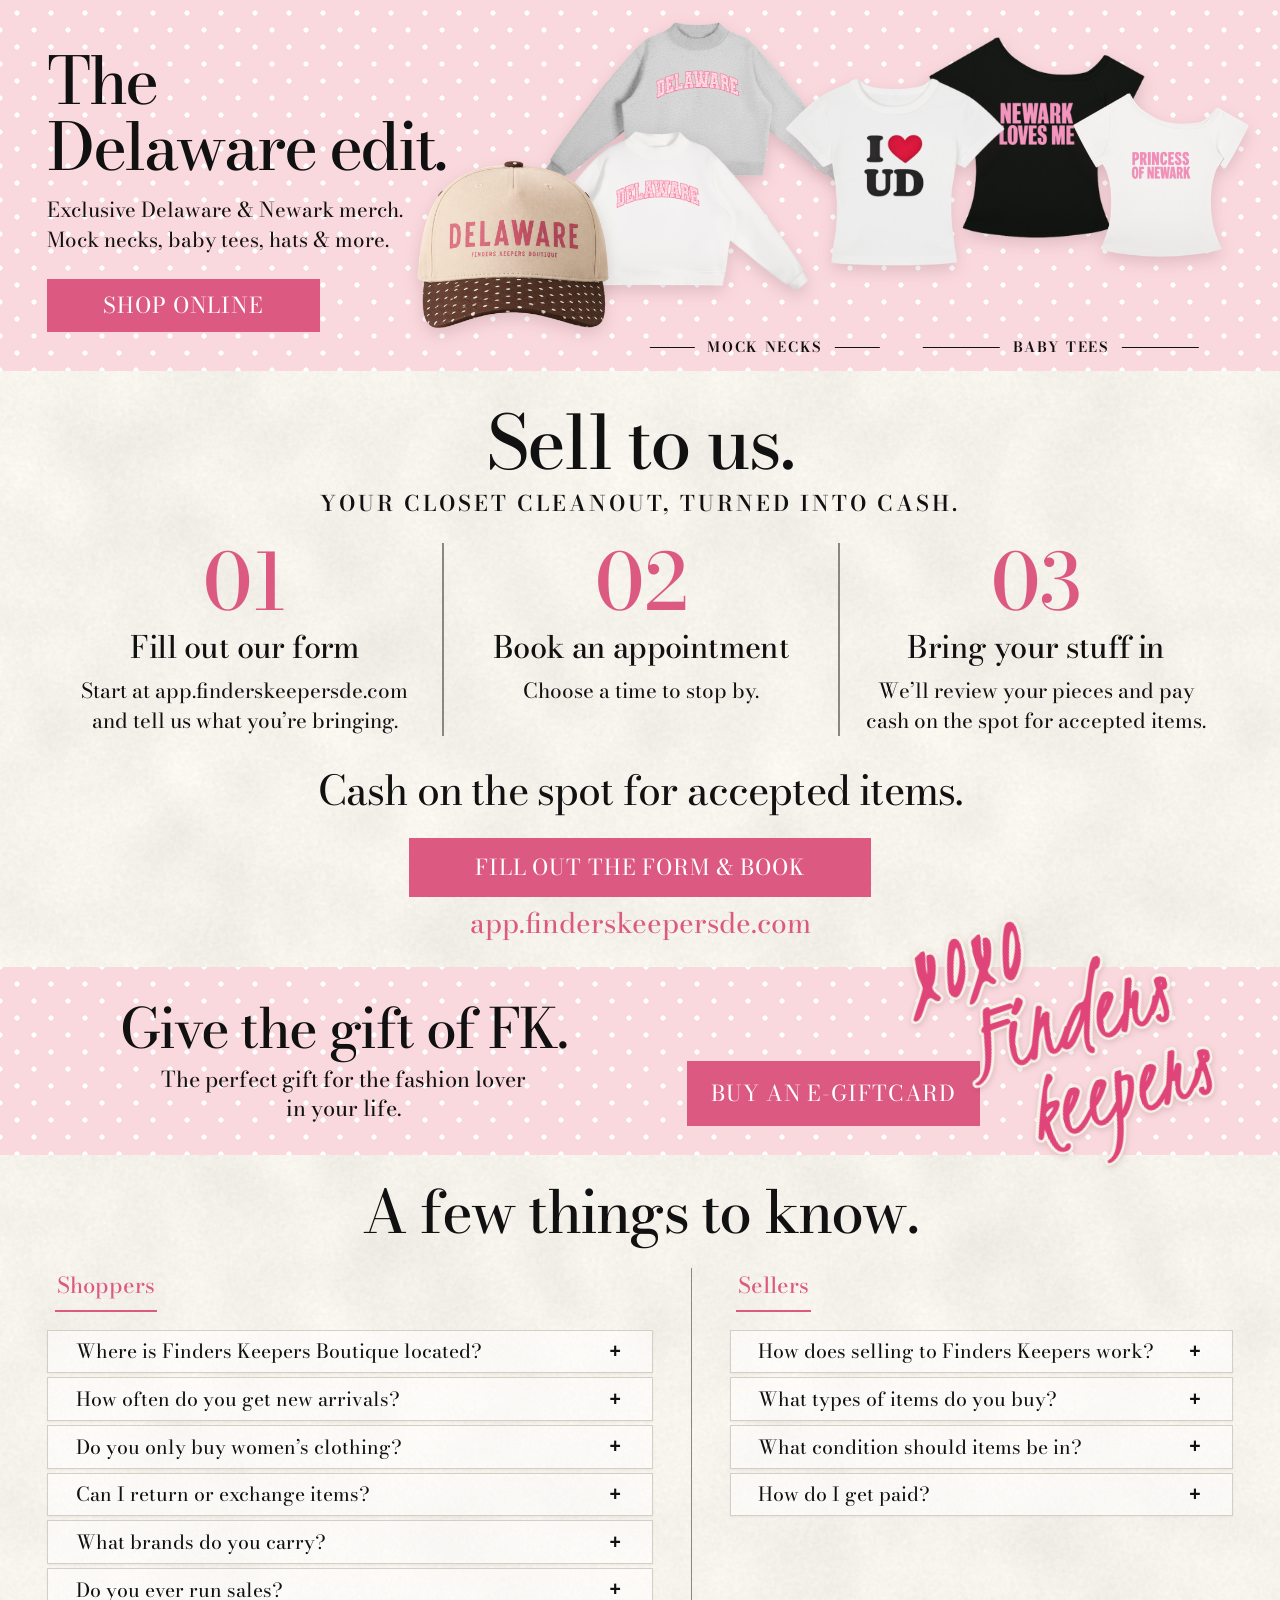
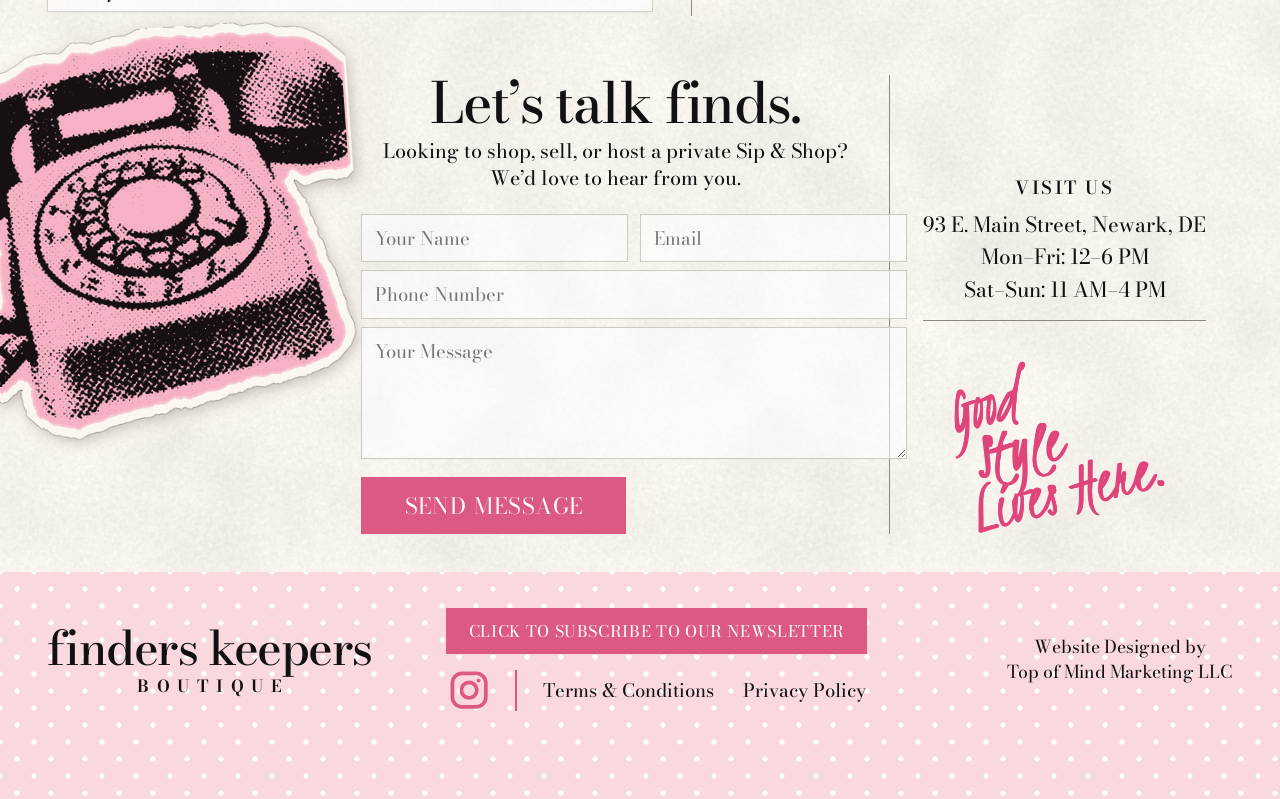
==== commit d8c48e45: "Mobile text spacing fixes" ====
--- a/index.html
+++ b/index.html
@@ -132,7 +132,7 @@
         <li>
           <span class="num">01</span>
           <h3>Fill out our form</h3>
-          <p>Start at app.finderskeepersde.com<br>and tell us what you&rsquo;re bringing.</p>
+          <p>Start at app.finderskeepersde.com <br>and tell us what you&rsquo;re bringing.</p>
         </li>
         <li>
           <span class="num">02</span>
@@ -142,7 +142,7 @@
         <li>
           <span class="num">03</span>
           <h3>Bring your stuff in</h3>
-          <p>We&rsquo;ll review your pieces and pay<br>cash on the spot for accepted items.</p>
+          <p>We&rsquo;ll review your pieces and pay <br>cash on the spot for accepted items.</p>
         </li>
       </ol>
       <p class="cash">Cash on the spot for accepted items.</p>
@@ -227,7 +227,7 @@
       <div class="wrap contact-inner">
         <div class="contact-main">
           <h2>Let&rsquo;s talk finds.</h2>
-          <p class="contact-sub">Looking to shop, sell, or host a private Sip &amp; Shop?<br>We&rsquo;d love to hear from you.</p>
+          <p class="contact-sub">Looking to shop, sell, or host a private Sip &amp; Shop? <br>We&rsquo;d love to hear from you.</p>
           <form class="contact-form" action="https://formspree.io/f/mljdbobq" method="POST">
             <label class="sr-only" for="name">Your Name</label>
             <input id="name" name="name" type="text" placeholder="Your Name" required>
--- a/styles.css
+++ b/styles.css
@@ -416,6 +416,7 @@
   color: var(--ink);
   border-radius: 0;
 }
+.contact-form #phone { grid-column: 1 / -1; }
 .contact-form textarea { grid-column: 1 / -1; min-height: clamp(90px, 9.3vw, 130px); resize: vertical; }
 .contact-form input:focus, .contact-form textarea:focus { outline: 2px solid var(--pink); outline-offset: -1px; }
 .contact-form .btn { grid-column: 1 / -1; justify-self: start; margin-top: 10px; font-size: clamp(16px, 1.75vw, 24.5px); padding: .52em 1.1em .5em; min-width: clamp(200px, 20.7vw, 290px); }
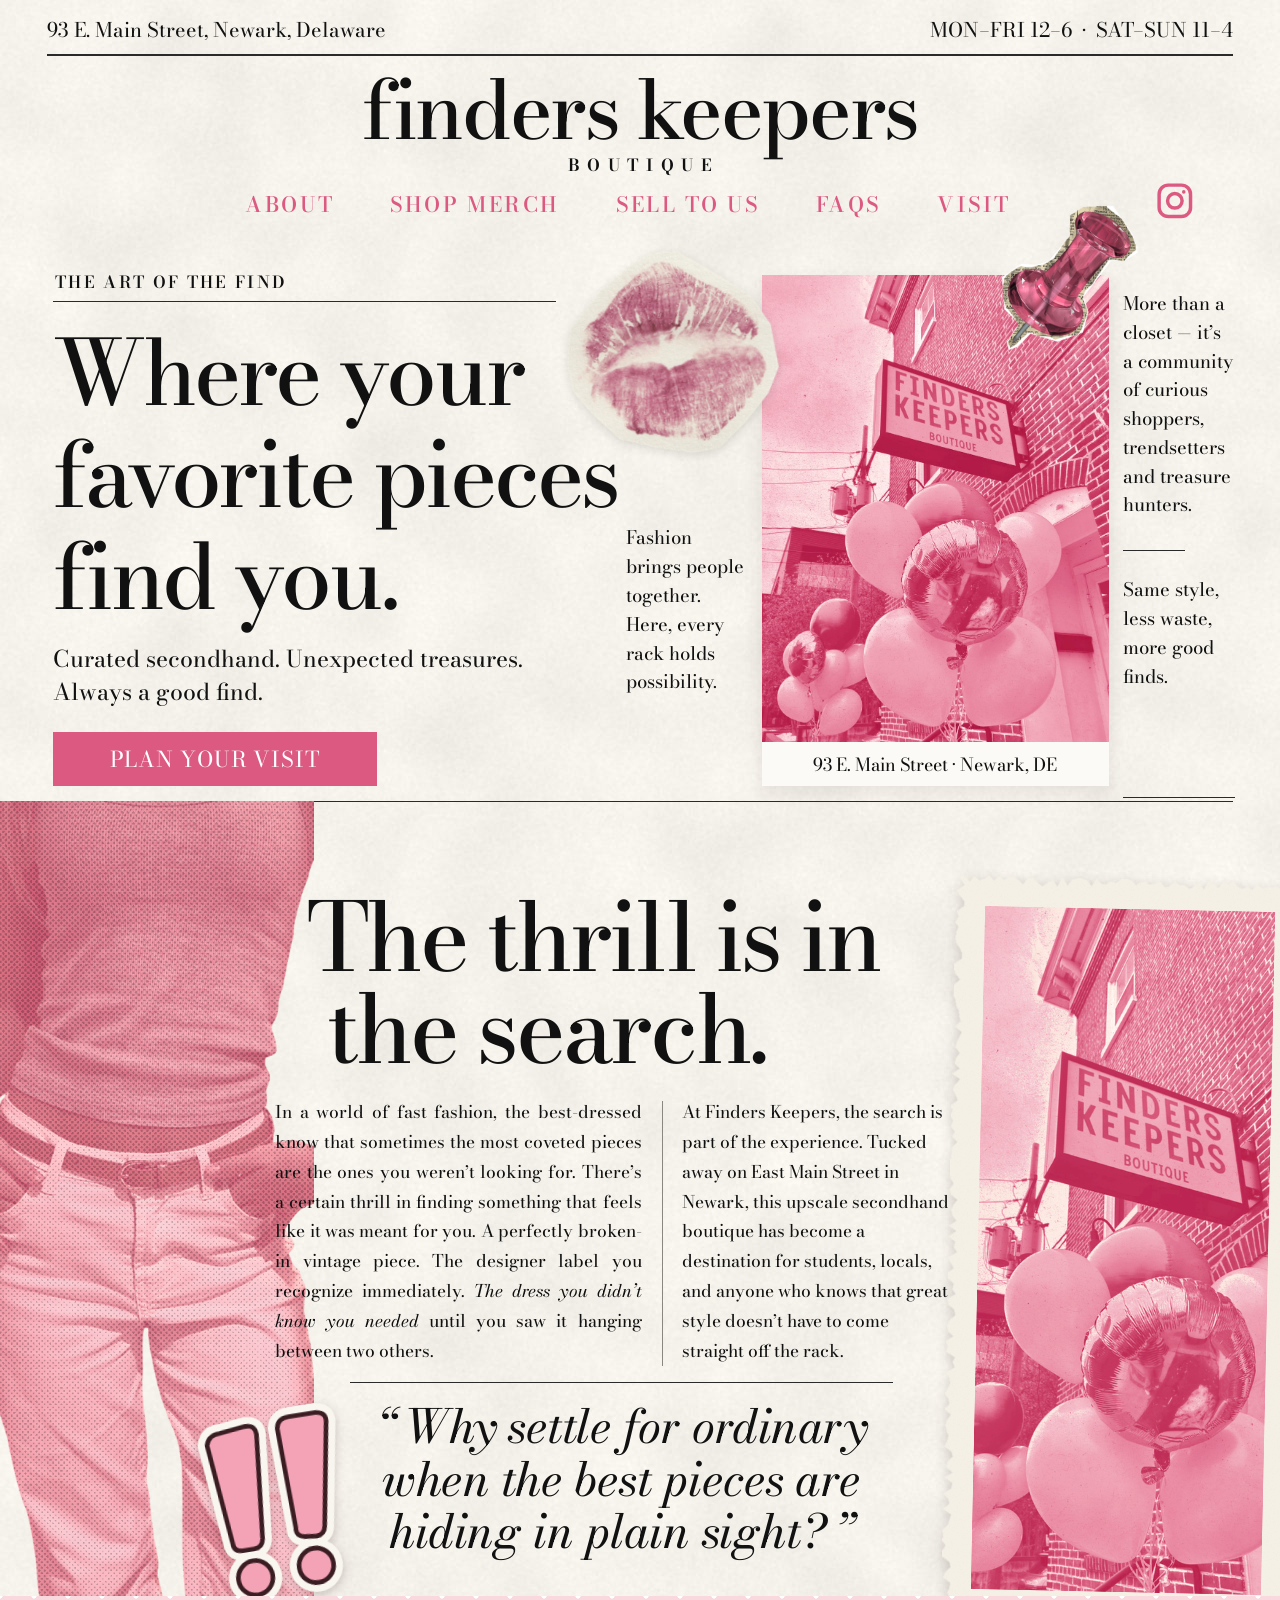
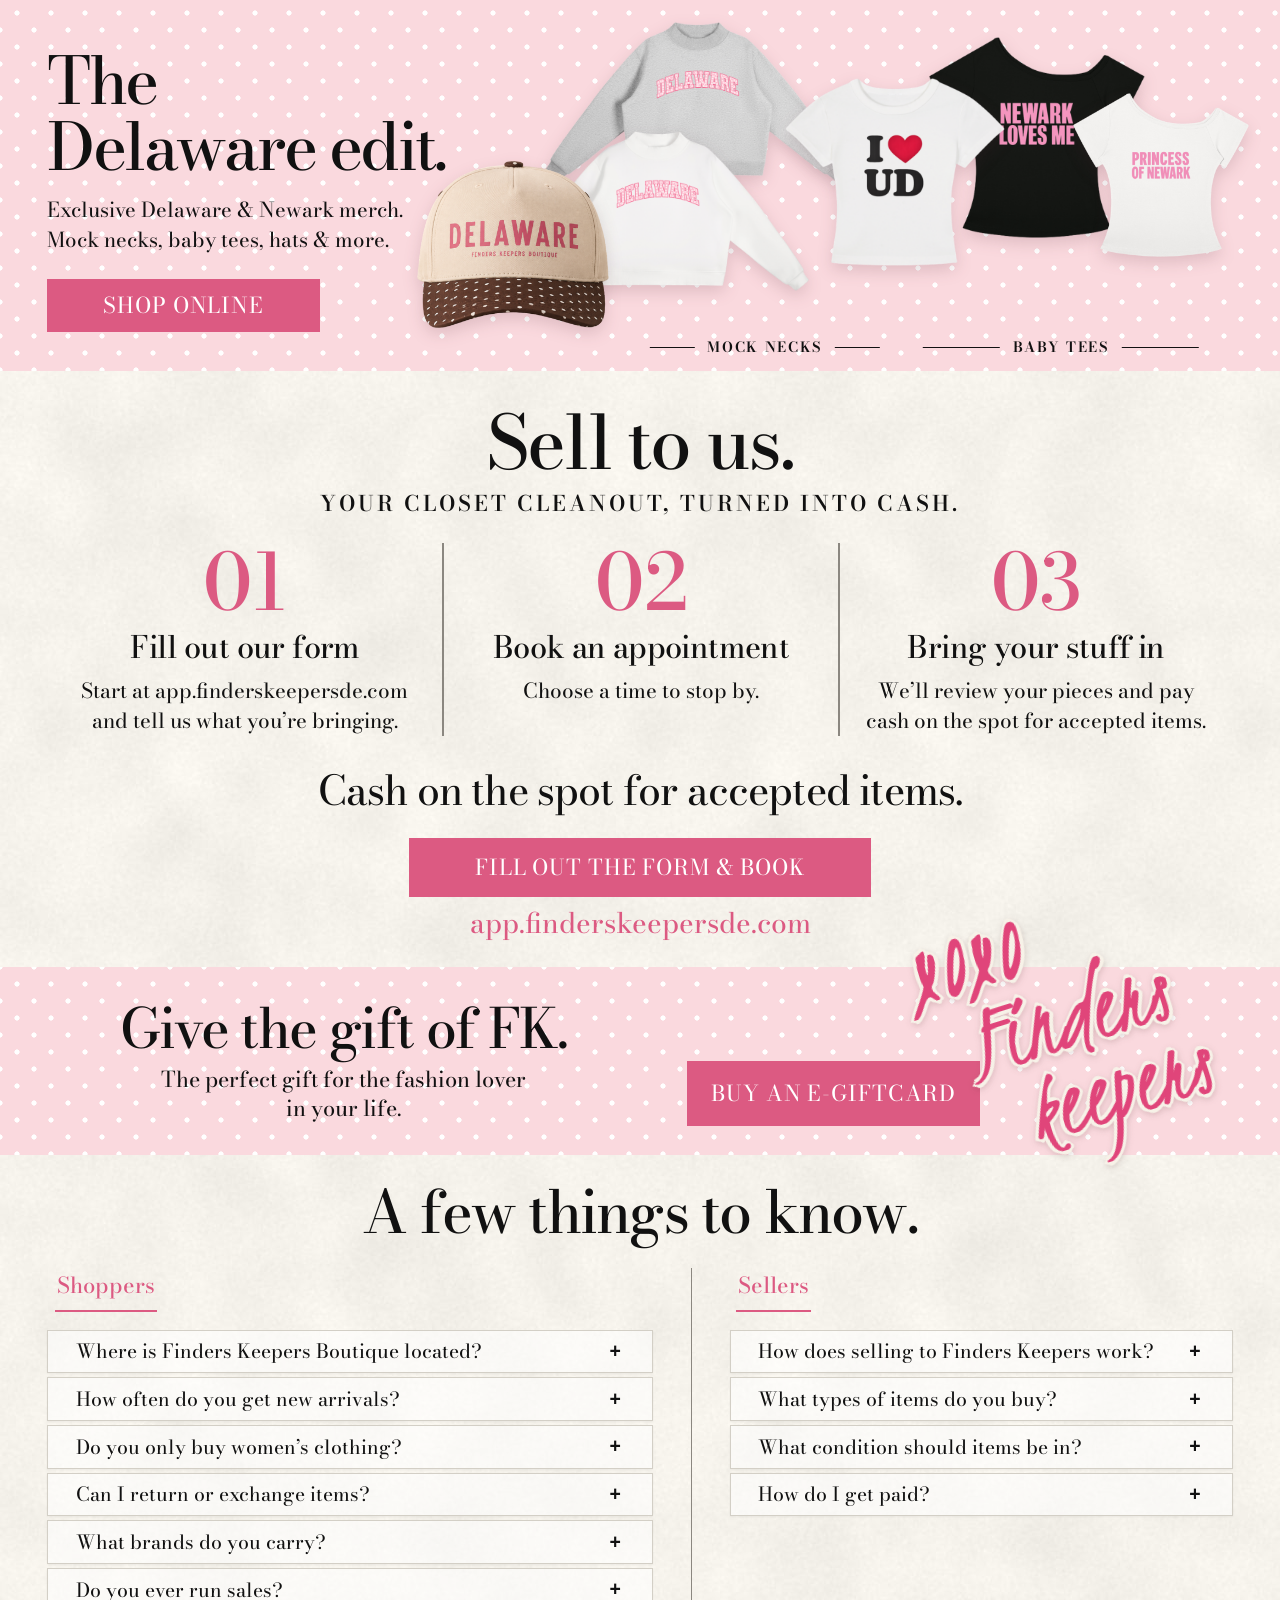
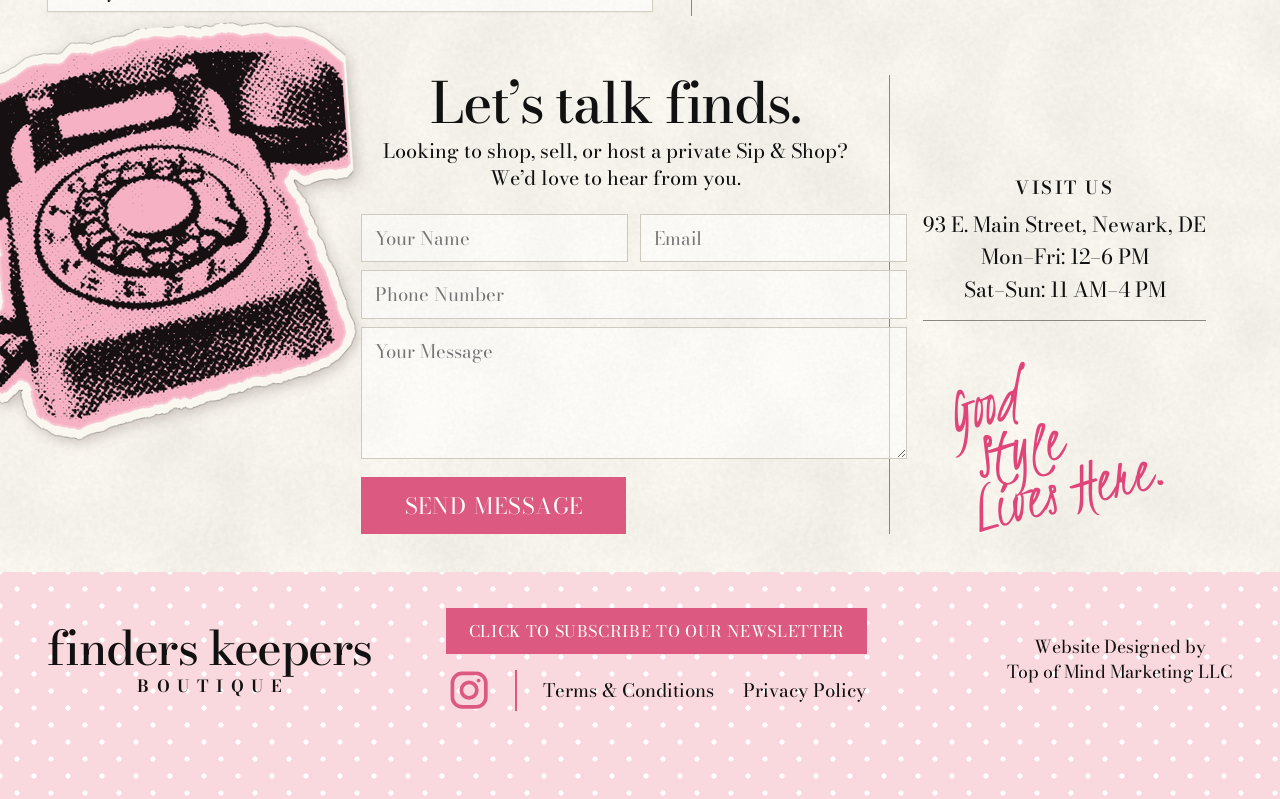
==== commit 28873821: "Update page title and link preview text" ====
--- a/index.html
+++ b/index.html
@@ -3,14 +3,18 @@
 <head>
   <meta charset="UTF-8">
   <meta name="viewport" content="width=device-width, initial-scale=1">
-  <title>Finders Keepers Boutique | Newark, DE</title>
+  <title>Finders Keepers Boutique | Delaware Secondhand Boutique</title>
   <meta name="description" content="Curated secondhand. Unexpected treasures. An upscale secondhand boutique at 93 E. Main Street, Newark, Delaware. Shop, sell, and find your favorite pieces.">
   <link rel="preload" href="assets/fonts/bodoni-moda-latin-opsz-normal.woff2" as="font" type="font/woff2" crossorigin>
   <link rel="icon" type="image/png" href="assets/img/favicon.png">
   <link rel="apple-touch-icon" href="assets/img/apple-touch-icon.png">
-  <meta property="og:title" content="Finders Keepers Boutique | Newark, DE">
-  <meta property="og:description" content="Curated secondhand. Unexpected treasures. Always a good find.">
-  <meta property="og:image" content="assets/img/storefront-hero.jpg">
+  <meta property="og:title" content="Finders Keepers Boutique | Delaware Secondhand Boutique">
+  <meta property="og:description" content="Curated secondhand. Unexpected treasures. An upscale secondhand boutique on East Main Street in Newark, Delaware.">
+  <meta property="og:image" content="https://www.finderskeepersde.com/assets/img/storefront-hero.jpg">
+  <meta property="og:url" content="https://www.finderskeepersde.com/">
+  <meta property="og:type" content="website">
+  <meta property="og:site_name" content="Finders Keepers Boutique">
+  <meta name="twitter:card" content="summary_large_image">
   <link rel="stylesheet" href="styles.css">
 </head>
 <body>
--- a/styles.css
+++ b/styles.css
@@ -94,9 +94,7 @@
   color: var(--pink-script);
   line-height: .78;
   /* cream "sticker" outline behind the letters */
-  -webkit-text-stroke: 7px #f7f2e8;
-  paint-order: stroke fill;
-  text-shadow: .6px 0 0 var(--pink-script), -.6px 0 0 var(--pink-script), 0 .6px 0 var(--pink-script);
+  text-shadow: .5px 0 0 var(--pink-script), -.5px 0 0 var(--pink-script), 3px 0px 0 #f7f2e8, -3px 0px 0 #f7f2e8, 0px 3px 0 #f7f2e8, 0px -3px 0 #f7f2e8, 2px 2px 0 #f7f2e8, -2px 2px 0 #f7f2e8, 2px -2px 0 #f7f2e8, -2px -2px 0 #f7f2e8, 4px 1px 0 #f7f2e8, -4px 1px 0 #f7f2e8, 1px 4px 0 #f7f2e8, -1px -4px 0 #f7f2e8;
   filter: drop-shadow(0 2px 3px rgba(80, 40, 40, .18));
 }
 
@@ -431,7 +429,7 @@
   text-align: left;
   transform: rotate(-14deg);
   margin: clamp(24px, 2.6vw, 36px) 0 0 18%;
-  -webkit-text-stroke: 0;
+  text-shadow: none;
   filter: none;
 }
 
@@ -570,3 +568,79 @@
 .legal-body li::marker { color: var(--pink); }
 .legal-body a { color: var(--pink); overflow-wrap: anywhere; }
 .footer-links a[aria-current="page"] { text-decoration: underline; }
+
+/* ======================= PHONES ======================= */
+@media (max-width: 600px) {
+  /* header: menu + instagram on one row */
+  .topbar { font-size: 13px; padding-top: 10px; }
+  .logo-main { font-size: 44px; margin-top: 12px; }
+  .nav { flex-direction: row; flex-wrap: wrap; justify-content: center; margin-top: 12px; }
+  .nav-toggle { margin: 0; }
+  .nav-ig { position: static; transform: none; width: 34px; height: 34px; margin-left: 16px; }
+  .nav ul { width: 100%; }
+
+  /* hero */
+  .hero-main { order: 1; } .hero-mid { order: 2; } .hero-photo { order: 3; } .hero-side { order: 4; }
+  .hero { padding-top: 22px; }
+  .hero h1 { font-size: 46px; line-height: 1.08; }
+  .hero-sub { font-size: 17px; }
+  .hero-main .btn { display: block; text-align: center; }
+  .hero-mid { display: flex; align-items: center; gap: 14px; margin-top: 8px; }
+  .lips { position: static; float: none; width: 96px; flex-shrink: 0; margin: 0; }
+  .hero-mid p { padding-top: 0; font-size: 16px; }
+  .hero-photo { margin: 34px auto 0; width: 82%; }
+  .pushpin { width: 64px; top: -30px; right: -10px; }
+  .hero-side { padding-top: 22px; padding-bottom: 22px; margin: 0; }
+  .hero-side p { font-size: 16px; }
+
+  /* thrill: skip the second storefront photo (same photo as the hero) */
+  .thrill-photo { display: none; }
+  .thrill h2 { font-size: 44px; }
+  .thrill-content { padding-top: 28px; }
+  .thrill blockquote { font-size: 26px; padding-left: 64px; }
+  .exclaim { width: 54px; bottom: 44px; }
+
+  /* merch: collage between text and button */
+  .merch-inner { display: flex; flex-direction: column; align-items: stretch; text-align: left; padding-top: 26px; padding-bottom: 22px; }
+  .merch-copy { display: contents; }
+  .merch h2 { font-size: 40px; order: 1; }
+  .merch-copy p { order: 2; font-size: 16px; margin-bottom: 8px; }
+  .merch-collage { order: 3; width: 100%; aspect-ratio: 920 / 560; }
+  .merch-copy .btn { order: 4; display: block; text-align: center; margin-top: 10px; min-width: 0; }
+  .m-label { font-size: 8.5px; bottom: 0; }
+
+  /* sell */
+  .sell h2 { font-size: 46px; }
+  .caps-sub { font-size: 12px; letter-spacing: .1em; }
+  .steps .num { font-size: 50px; }
+  .steps h3 { font-size: 23px; }
+  .steps p { font-size: 15px; }
+  .steps p br { display: none; }
+  .cash { font-size: 24px; }
+  .btn-wide { display: block; }
+  .app-link { font-size: 19px; }
+
+  /* gift */
+  .gift h2 { font-size: 36px; }
+  .gift-copy p { font-size: 16px; }
+  .gift-inner { padding-bottom: 100px; }
+  .xoxo { font-size: 54px; right: 50%; transform: translateX(50%) rotate(-8deg); white-space: nowrap; }
+
+  /* faq */
+  .faq h2 { font-size: 36px; }
+  .faq summary { font-size: 15.5px; }
+  .faq details p { font-size: 15.5px; padding: 0 1em 1em; }
+
+  /* contact */
+  .phone { width: 62%; }
+  .contact h2 { font-size: 40px; }
+  .contact-sub { font-size: 16px; }
+  .contact-sub br { display: none; }
+  .contact-form input, .contact-form textarea { font-size: 16px; } /* 16px stops iPhone from zooming in on tap */
+  .contact-form .btn { display: block; width: 100%; min-width: 0; }
+  .good-style { font-size: 54px; }
+
+  /* footer */
+  .footer-links { gap: 14px; font-size: 15px; }
+  .btn-newsletter { font-size: 13px; width: 100%; }
+}
